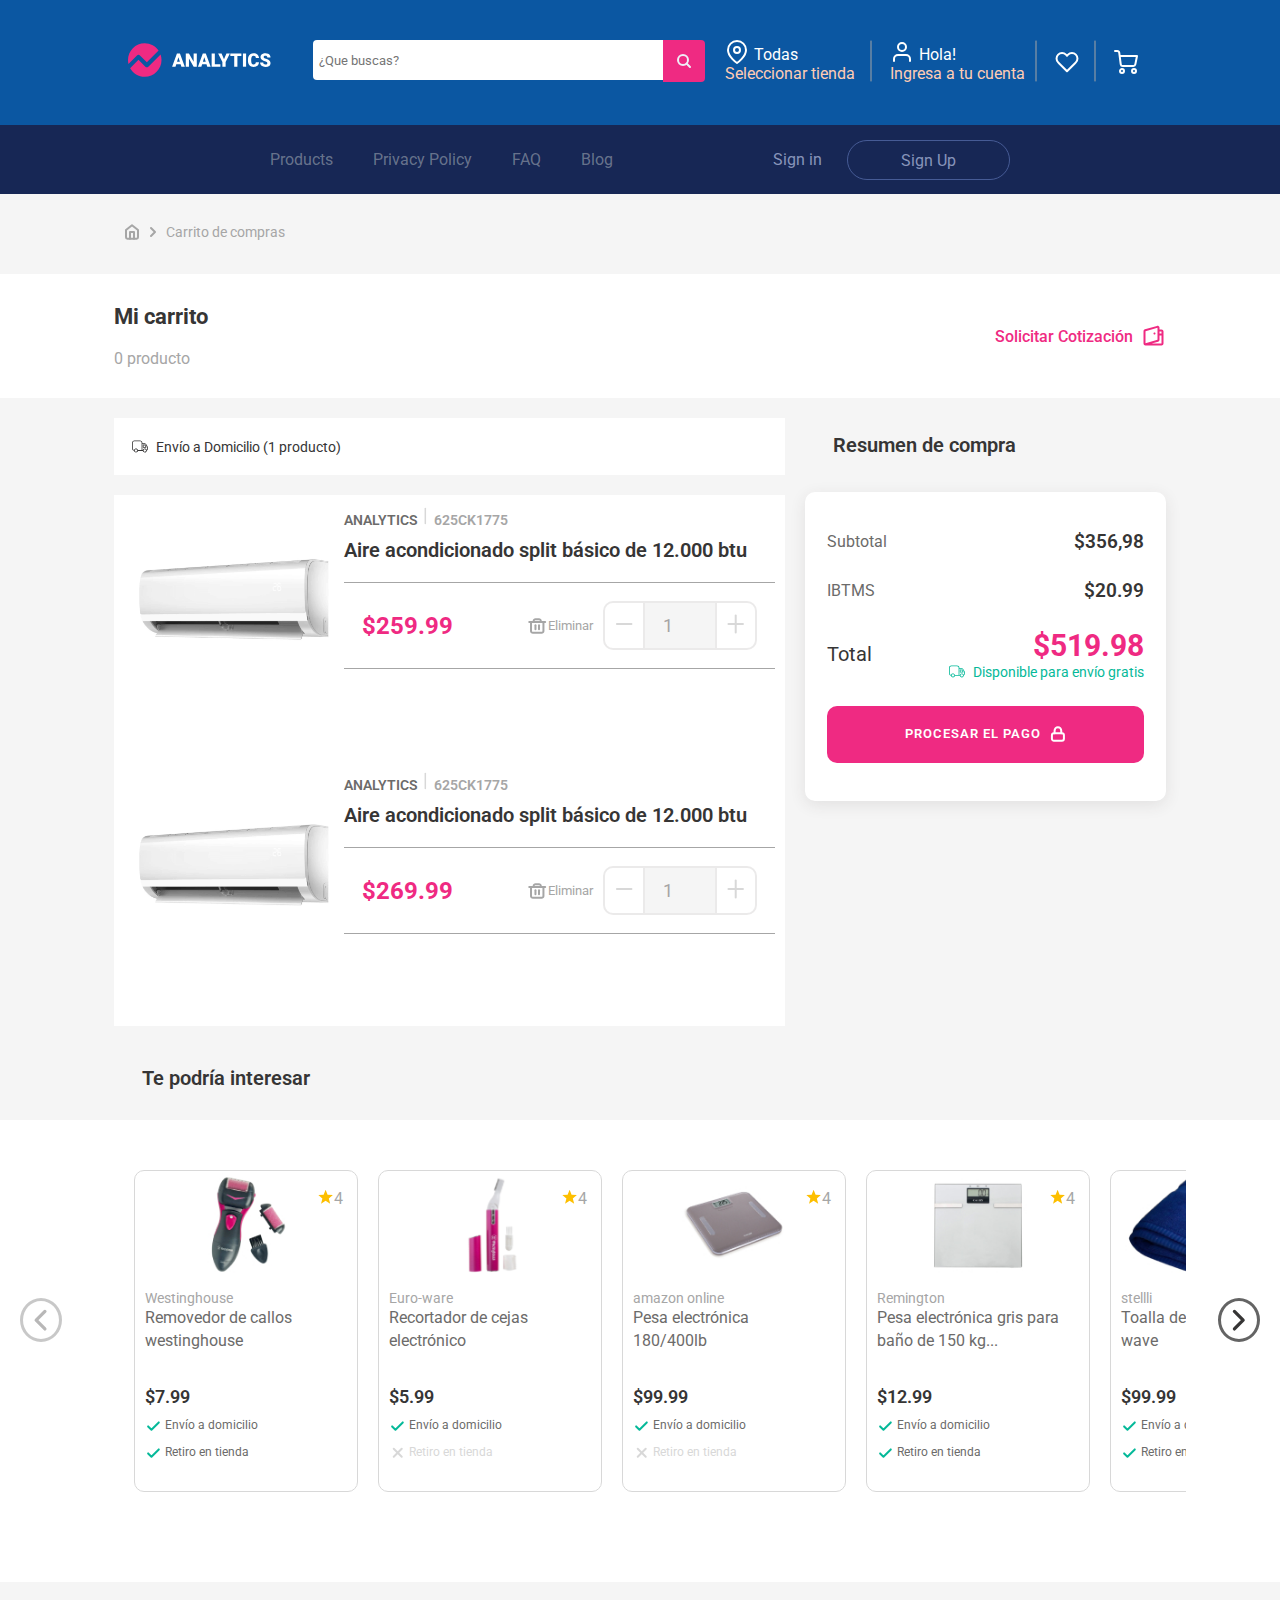
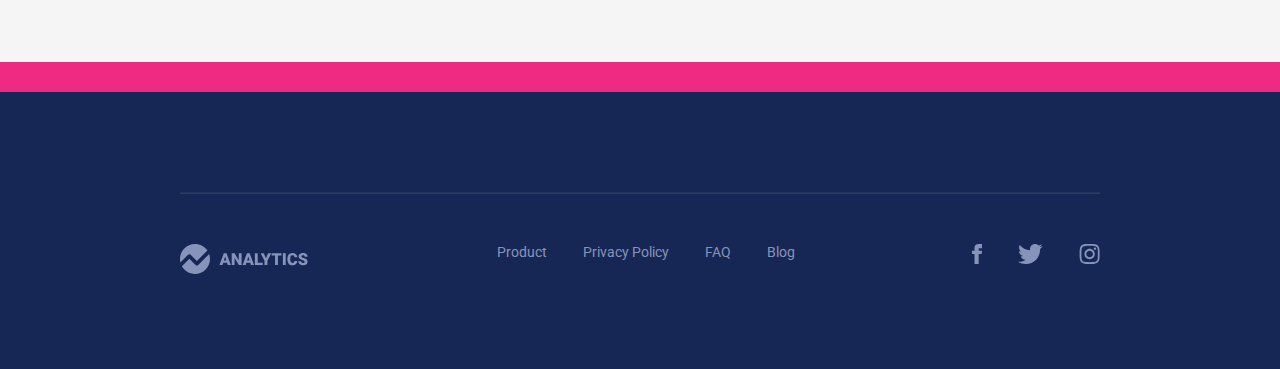
==== cart.html @ bcbc2b40 "create new features to cart" ====
<!DOCTYPE html>
<html lang="es">

<head>
  <meta charset="UTF-8">
  <meta name="viewport" content="width=device-width, initial-scale=1.0">
  <link rel="stylesheet" href="./stylesheets/main.css">
  <link rel="stylesheet" href="./stylesheets/cart.css">
  <link rel="stylesheet" href="https://cdn.jsdelivr.net/npm/swiper@11/swiper-bundle.min.css" />
  <title>Mi carrito</title>
</head>

<body>
  <header class="header">
    <div class="container">
      <div class="header__container">
        <div class="header__title">
          <a href="index.html"><svg xmlns="http://www.w3.org/2000/svg" href="index.html" width="185" height="40"
              viewBox="0 0 185 40" fill="none" class="icon-title">
              <path
                d="M36.5083 8.70613C32.9048 3.44887 26.8551 0 20 0C8.9543 0 0 8.9543 0 20C0 21.607 0.189533 23.1697 0.547447 24.667L10.7322 14.4822C11.7085 13.5059 13.2915 13.5059 14.2678 14.4822L22.5 22.7145L36.5083 8.70613Z"
                fill="#EF2A82" />
              <path
                d="M38.8854 13.4001L24.2678 28.0178C23.2915 28.9941 21.7085 28.9941 20.7322 28.0178L12.5 19.7855L2.53418 29.7514C5.9555 35.8662 12.495 40 20 40C31.0457 40 40 31.0457 40 20C40 17.6874 39.6075 15.4664 38.8854 13.4001Z"
                fill="#EF2A82" />
              <path
                d="M62.8084 25.056H57.6022L56.6931 28H52.6342L58.414 12.2408H61.9858L67.8089 28H63.7284L62.8084 25.056ZM58.5114 22.1228H61.8992L60.1999 16.6569L58.5114 22.1228Z"
                fill="white" />
              <path d="M82.1284 28H78.351L72.7661 18.1938V28H68.967V12.2408H72.7661L78.3402 22.047V12.2408H82.1284V28Z"
                fill="white" />
              <path
                d="M93.6772 25.056H88.4711L87.5619 28H83.503L89.2828 12.2408H92.8546L98.6777 28H94.5972L93.6772 25.056ZM89.3802 22.1228H92.768L91.0687 16.6569L89.3802 22.1228Z"
                fill="white" />
              <path d="M103.635 25.0776H110.248V28H99.8358V12.2408H103.635V25.0776Z" fill="white" />
              <path
                d="M114.588 19.0813L117.489 12.2408H121.591L116.515 22.3392V28H112.662V22.3392L107.596 12.2408H111.677L114.588 19.0813Z"
                fill="white" />
              <path d="M135.305 15.174H130.575V28H126.776V15.174H122.132V12.2408H135.305V15.174Z" fill="white" />
              <path d="M140.965 28H137.177V12.2408H140.965V28Z" fill="white" />
              <path
                d="M156.356 22.6639C156.306 23.7607 156.01 24.7312 155.469 25.5755C154.928 26.4125 154.166 27.0619 153.185 27.5237C152.211 27.9855 151.096 28.2164 149.841 28.2164C147.77 28.2164 146.139 27.5418 144.948 26.1924C143.758 24.8431 143.163 22.9381 143.163 20.4776V19.6983C143.163 18.1541 143.43 16.8048 143.963 15.6503C144.505 14.4885 145.28 13.5938 146.291 12.966C147.301 12.331 148.47 12.0135 149.797 12.0135C151.71 12.0135 153.246 12.5186 154.408 13.5288C155.57 14.5318 156.23 15.9173 156.389 17.6851H152.601C152.572 16.7254 152.33 16.0363 151.876 15.6178C151.421 15.1993 150.728 14.99 149.797 14.99C148.852 14.99 148.159 15.3436 147.719 16.0507C147.279 16.7579 147.048 17.8871 147.027 19.4385V20.5533C147.027 22.2346 147.236 23.436 147.654 24.1576C148.08 24.8792 148.809 25.24 149.841 25.24C150.714 25.24 151.381 25.0343 151.843 24.623C152.305 24.2117 152.55 23.5587 152.579 22.6639H156.356Z"
                fill="white" />
              <path
                d="M166.282 23.8112C166.282 23.2556 166.083 22.8227 165.686 22.5124C165.297 22.2021 164.608 21.881 163.619 21.5491C162.631 21.2172 161.822 20.8961 161.195 20.5858C159.153 19.5828 158.132 18.2046 158.132 16.4512C158.132 15.5781 158.384 14.8096 158.889 14.1458C159.401 13.4747 160.123 12.9552 161.054 12.5872C161.985 12.212 163.031 12.0244 164.193 12.0244C165.326 12.0244 166.339 12.2264 167.234 12.6305C168.136 13.0346 168.836 13.6118 169.334 14.3623C169.832 15.1055 170.081 15.9569 170.081 16.9166H166.292C166.292 16.2744 166.094 15.7765 165.697 15.423C165.308 15.0694 164.777 14.8926 164.106 14.8926C163.428 14.8926 162.89 15.0441 162.493 15.3472C162.104 15.6431 161.909 16.0219 161.909 16.4837C161.909 16.8878 162.125 17.2558 162.558 17.5877C162.991 17.9124 163.753 18.2515 164.842 18.6051C165.932 18.9515 166.826 19.3267 167.526 19.7308C169.229 20.7121 170.081 22.065 170.081 23.7896C170.081 25.1678 169.561 26.2502 168.522 27.0367C167.483 27.8232 166.058 28.2164 164.247 28.2164C162.97 28.2164 161.812 27.9891 160.772 27.5345C159.741 27.0727 158.961 26.445 158.435 25.6512C157.915 24.8503 157.655 23.9303 157.655 22.8912H161.465C161.465 23.7355 161.682 24.3596 162.115 24.7637C162.555 25.1606 163.266 25.359 164.247 25.359C164.875 25.359 165.369 25.2255 165.73 24.9585C166.098 24.6843 166.282 24.3019 166.282 23.8112Z"
                fill="white" />
            </svg>
          </a>
        </div>
        <form action="" method="post">
          <div class="header__seeker-container">
            <div class="header__input-container">
              <input type="text" class="header__input" placeholder="  ¿Que buscas?">
            </div>
            <button type="submit" class="header__seeker-button-container">
              <svg width="16" height="16" viewBox="0 0 16 16" class="card__star-icon" fill="none"
                xmlns="http://www.w3.org/2000/svg">
                <g id="feather-icon / search">
                  <path id="Oval" fill-rule="evenodd" clip-rule="evenodd"
                    d="M7 12C9.76142 12 12 9.76142 12 7C12 4.23858 9.76142 2 7 2C4.23858 2 2 4.23858 2 7C2 9.76142 4.23858 12 7 12Z"
                    stroke="#EEEEF7" stroke-width="2" stroke-linecap="round" stroke-linejoin="round" />
                  <path id="Shape" d="M14.0001 14L10.5334 10.5333" stroke="#EEEEF7" stroke-width="2"
                    stroke-linecap="round" stroke-linejoin="round" />
                </g>
              </svg>
            </button>
          </div>
        </form>
        <div class="header__link-text">
          <svg xmlns="http://www.w3.org/2000/svg" class="icon-link" width="24" height="24" viewBox="0 0 24 24"
            fill="none">
            <path fill-rule="evenodd" clip-rule="evenodd"
              d="M21 10C21 17 12 23 12 23C12 23 3 17 3 10C3 5.02944 7.02944 1 12 1C16.9706 1 21 5.02944 21 10V10Z"
              stroke="white" stroke-width="2" stroke-linecap="round" stroke-linejoin="round" />
            <path fill-rule="evenodd" clip-rule="evenodd"
              d="M12 13C13.6569 13 15 11.6569 15 10C15 8.34315 13.6569 7 12 7C10.3431 7 9 8.34315 9 10C9 11.6569 10.3431 13 12 13Z"
              stroke="white" stroke-width="2" stroke-linecap="round" stroke-linejoin="round" />
          </svg>
          <a href="index.html" class="link-text__short">Todas</a>
          <a href="index.html" class="link-text__long">Seleccionar tienda</a>
        </div>
        <div class="link-separator">
          <svg xmlns="http://www.w3.org/2000/svg" width="2" height="42" viewBox="0 0 2 42" fill="none">
            <path d="M1 1V41" stroke="#A6A6A6" stroke-linecap="round" />
          </svg>
        </div>
        <div class="header__link-text">
          <svg xmlns="http://www.w3.org/2000/svg" class="icon-link" width="24" height="24" viewBox="0 0 24 24"
            fill="none">
            <path d="M20 21V19C20 16.7909 18.2091 15 16 15H8C5.79086 15 4 16.7909 4 19V21" stroke="white"
              stroke-width="2" stroke-linecap="round" stroke-linejoin="round" />
            <path fill-rule="evenodd" clip-rule="evenodd"
              d="M12 11C14.2091 11 16 9.20914 16 7C16 4.79086 14.2091 3 12 3C9.79086 3 8 4.79086 8 7C8 9.20914 9.79086 11 12 11Z"
              stroke="white" stroke-width="2" stroke-linecap="round" stroke-linejoin="round" />
          </svg>
          <a href="index.html" class="link-text__short">Hola!</a>
          <a href="index.html" class="link-text__long">Ingresa a tu cuenta</a>
        </div>
        <div class="link-separator">
          <svg xmlns="http://www.w3.org/2000/svg" width="2" height="42" viewBox="0 0 2 42" fill="none">
            <path d="M1 1V41" stroke="#A6A6A6" stroke-linecap="round" />
          </svg>
        </div>
        <div class="header__link-icon">
          <svg xmlns="http://www.w3.org/2000/svg" class="icon-link" width="24" height="24" viewBox="0 0 24 24"
            fill="none">
            <path fill-rule="evenodd" clip-rule="evenodd"
              d="M20.84 4.60999C19.8085 3.57799 18.4091 2.99817 16.95 2.99817C15.4909 2.99817 14.0915 3.57799 13.06 4.60999L12 5.66999L10.94 4.60999C8.79161 2.46161 5.30838 2.46161 3.16 4.60999C1.01161 6.75838 1.01161 10.2416 3.16 12.39L4.22 13.45L12 21.23L19.78 13.45L20.84 12.39C21.872 11.3585 22.4518 9.95913 22.4518 8.49999C22.4518 7.04086 21.872 5.64152 20.84 4.60999Z"
              stroke="white" stroke-width="2" stroke-linecap="round" stroke-linejoin="round" />
          </svg>
        </div>
        <div class="link-separator">
          <svg xmlns="http://www.w3.org/2000/svg" width="2" height="42" viewBox="0 0 2 42" fill="none">
            <path d="M1 1V41" stroke="#A6A6A6" stroke-linecap="round" />
          </svg>
        </div>
        <div class="header__link-icon">
          <a href="./cart.html">
            <svg xmlns="http://www.w3.org/2000/svg" class="icon-link" width="24" height="24" viewBox="0 0 24 24"
              fill="none">
              <path fill-rule="evenodd" clip-rule="evenodd"
                d="M8 23C9.10457 23 10 22.1046 10 21C10 19.8954 9.10457 19 8 19C6.89543 19 6 19.8954 6 21C6 22.1046 6.89543 23 8 23Z"
                stroke="white" stroke-width="2" stroke-linecap="round" stroke-linejoin="round" />
              <path fill-rule="evenodd" clip-rule="evenodd"
                d="M20 23C21.1046 23 22 22.1046 22 21C22 19.8954 21.1046 19 20 19C18.8954 19 18 19.8954 18 21C18 22.1046 18.8954 23 20 23Z"
                stroke="white" stroke-width="2" stroke-linecap="round" stroke-linejoin="round" />
              <path
                d="M5.67 6H23L21.32 14.39C21.1313 15.3402 20.2886 16.0186 19.32 16H8.75C7.73948 16.0086 6.88134 15.262 6.75 14.26L5.23 2.74C5.09962 1.7456 4.25291 1.00152 3.25 1H1"
                stroke="white" stroke-width="2" stroke-linecap="round" stroke-linejoin="round" />
            </svg>
          </a>
        </div>
      </div>
    </div>
  </header>

  <input type="checkbox" id="menu-toggle" class="menu-toggle">

  <nav class="navbar">
    <label for="menu-toggle" class="navbar__menu-label">Ver Menú</label>
    <ul class="navbar__links">
      <li><a href="index.html">Products</a></li>
      <li><a href="index.html">Privacy Policy</a></li>
      <li><a href="index.html">FAQ</a></li>
      <li><a href="index.html">Blog</a></li>
    </ul>
    <div class="navbar__container-session">
      <a href="index.html" class="navbar__session-links">Sign in</a>
      <a href="index.html" class="navbar__session-links link-button">Sign Up</a>
    </div>
  </nav>

  <section class="cart">
    <div class="container">
      <div class="cart__breadcrumbs">
        <a href="./index.html"><svg xmlns="http://www.w3.org/2000/svg" width="16" height="16" viewBox="0 0 16 16"
            fill="none">
            <path fill-rule="evenodd" clip-rule="evenodd"
              d="M2 6.00001L8 1.33334L14 6.00001V13.3333C14 14.0697 13.403 14.6667 12.6667 14.6667H3.33333C2.59695 14.6667 2 14.0697 2 13.3333V6.00001Z"
              stroke="#A6A6A6" stroke-width="2" stroke-linecap="round" stroke-linejoin="round" />
            <path d="M6 14.6667V8H10V14.6667" stroke="#A6A6A6" stroke-width="2" stroke-linecap="round"
              stroke-linejoin="round" />
          </svg>
        </a>
        <svg xmlns="http://www.w3.org/2000/svg" width="16" height="16" viewBox="0 0 16 16" fill="none">
          <path d="M6 12L10 8L6 4" stroke="#A6A6A6" stroke-width="2" stroke-linecap="round" stroke-linejoin="round" />
        </svg>
        <p class="cart__breadcrumbs-text">Carrito de compras</p>
      </div>
    </div>
    <div class="cart__my-cart">
      <div class="container">
        <div class="cart__my-cart-container">
          <h2 class="cart__my-cart-title">Mi carrito</h2>
          <p class="cart__my-cart-number-products"><span class="js-number-product">0</span> producto</p>
        </div>
        <a href="" class="cart__my-cart-link-price">Solicitar Cotización <svg xmlns="http://www.w3.org/2000/svg" width="25"
            height="25" viewBox="0 0 25 25" fill="none">
            <path fill-rule="evenodd" clip-rule="evenodd"
              d="M15.9506 1.90269C17.0126 1.59924 18.1196 2.21423 18.423 3.2763C18.4741 3.45498 18.5 3.63991 18.5 3.82574V5.50001H20.5C21.6046 5.50001 22.5 6.39544 22.5 7.50001V19.5C22.5 20.6046 21.6046 21.5 20.5 21.5H4.5C3.39543 21.5 2.5 20.6046 2.5 19.5H2.5267C2.50895 19.3925 2.5 19.2835 2.5 19.1743V7.25431C2.5 6.36135 3.09195 5.57658 3.95056 5.33126L15.9506 1.90269ZM10.6401 19.5H20.5V11.5H18.5V15.7457C18.5 16.6387 17.908 17.4234 17.0494 17.6688L10.6401 19.5ZM20.5 7.50001V9.50001H18.5V7.50001H20.5ZM4.5 7.25429V19.1743L16.5 15.7457V3.82571L4.5 7.25429ZM14.5 9.50001C14.5 10.0523 14.0523 10.5 13.5 10.5C12.9477 10.5 12.5 10.0523 12.5 9.50001C12.5 8.94773 12.9477 8.50001 13.5 8.50001C14.0523 8.50001 14.5 8.94773 14.5 9.50001Z"
              fill="#EF2A82" />
          </svg>
        </a>
      </div>
    </div>
    <div class="cart__information-purchase">
      <div class="container">
        <div class="cart__information-purchase-container">
          <div class="cart__information-purchase-detail js-purchase-detail">
            <p class="cart__information-purchase-detail-delivery-text"><svg xmlns="http://www.w3.org/2000/svg"
                width="16" height="17" viewBox="0 0 16 17" fill="none">
                <g clip-path="url(#clip0_2923_1841)">
                  <path
                    d="M13.5863 7.32281C13.4476 7.07346 13.2448 6.86571 12.9989 6.72104C12.753 6.57638 12.4729 6.50007 12.1875 6.5H11.4C11.241 6.50017 11.0885 6.56343 10.976 6.67592C10.8635 6.7884 10.8002 6.94092 10.8 7.1V9.1C10.8002 9.25908 10.8635 9.4116 10.976 9.52408C11.0885 9.63657 11.241 9.69983 11.4 9.7H13.8872C13.9917 9.69997 14.0943 9.67266 14.185 9.6208C14.2757 9.56893 14.3512 9.49429 14.4042 9.40426C14.4571 9.31423 14.4857 9.21194 14.487 9.10749C14.4883 9.00305 14.4623 8.90007 14.4116 8.80875L13.5863 7.32281ZM11.6 8.9V7.3H12.1875C12.3302 7.3001 12.4703 7.3383 12.5932 7.41065C12.7162 7.48301 12.8176 7.58689 12.8869 7.71156L13.5472 8.89906L11.6 8.9Z"
                    fill="#363535" />
                  <path
                    d="M15.6978 8.6525L14.5212 6.53438C14.3133 6.16034 14.0092 5.84867 13.6404 5.63165C13.2715 5.41462 12.8514 5.30012 12.4234 5.3H10.4V4.9C10.3993 4.26368 10.1463 3.65362 9.69633 3.20367C9.24638 2.75373 8.63632 2.50066 8 2.5H2.4C1.76368 2.50066 1.15362 2.75373 0.703675 3.20367C0.253731 3.65362 0.000661796 4.26368 0 4.9L0 10.5C0.000753111 11.0731 0.206255 11.6271 0.579448 12.0621C0.952642 12.497 1.46897 12.7843 2.03531 12.8722C2.12169 13.3274 2.36342 13.7384 2.71921 14.0352C3.075 14.3319 3.52278 14.496 3.98607 14.4992C4.44936 14.5025 4.89941 14.3449 5.25937 14.0532C5.61933 13.7615 5.86686 13.3539 5.95969 12.9H10.8403C10.9383 13.3788 11.2082 13.8051 11.599 14.0985C11.9898 14.3919 12.4746 14.532 12.9617 14.4924C13.4488 14.4529 13.9045 14.2363 14.2428 13.8837C14.5812 13.5311 14.7787 13.0668 14.7981 12.5784C15.1633 12.368 15.4666 12.0651 15.6776 11.7003C15.8886 11.3354 15.9998 10.9215 16 10.5V9.81812C15.9997 9.41025 15.8957 9.00915 15.6978 8.6525ZM4 13.7C3.76266 13.7 3.53065 13.6296 3.33332 13.4978C3.13598 13.3659 2.98217 13.1785 2.89134 12.9592C2.80052 12.7399 2.77676 12.4987 2.82306 12.2659C2.86936 12.0331 2.98365 11.8193 3.15147 11.6515C3.31929 11.4836 3.53311 11.3694 3.76589 11.3231C3.99867 11.2768 4.23995 11.3005 4.45922 11.3913C4.67849 11.4822 4.86591 11.636 4.99776 11.8333C5.12962 12.0307 5.2 12.2627 5.2 12.5C5.19967 12.8182 5.07313 13.1232 4.84816 13.3482C4.62319 13.5731 4.31816 13.6997 4 13.7ZM9.6 12.1H5.95969C5.86813 11.6518 5.62567 11.2485 5.27274 10.9574C4.91981 10.6663 4.47775 10.505 4.02028 10.5004C3.56281 10.4957 3.11759 10.6481 2.75888 10.9321C2.40016 11.216 2.14962 11.6143 2.04906 12.0606C1.69483 11.9805 1.37831 11.7825 1.15138 11.4989C0.92444 11.2154 0.800547 10.8632 0.8 10.5V4.9C0.800496 4.47581 0.969226 4.06913 1.26918 3.76918C1.56913 3.46923 1.97581 3.3005 2.4 3.3H8C8.42419 3.3005 8.83087 3.46923 9.13082 3.76918C9.43077 4.06913 9.5995 4.47581 9.6 4.9V12.1ZM12.8 13.7C12.5627 13.7 12.3307 13.6296 12.1333 13.4978C11.936 13.3659 11.7822 13.1785 11.6913 12.9592C11.6005 12.7399 11.5768 12.4987 11.6231 12.2659C11.6694 12.0331 11.7836 11.8193 11.9515 11.6515C12.1193 11.4836 12.3331 11.3694 12.5659 11.3231C12.7987 11.2768 13.0399 11.3005 13.2592 11.3913C13.4785 11.4822 13.6659 11.636 13.7978 11.8333C13.9296 12.0307 14 12.2627 14 12.5C13.9997 12.8182 13.8731 13.1232 13.6482 13.3482C13.4232 13.5731 13.1182 13.6997 12.8 13.7ZM15.2 10.5C15.2 10.731 15.1499 10.9593 15.0531 11.1691C14.9563 11.3788 14.8152 11.5651 14.6394 11.715C14.472 11.3228 14.1837 10.9944 13.8165 10.7777C13.4493 10.561 13.0225 10.4673 12.5982 10.5102C12.174 10.5532 11.7747 10.7307 11.4584 11.0167C11.1422 11.3027 10.9256 11.6822 10.8403 12.1H10.4V6.1H12.4231C12.7085 6.1001 12.9886 6.17646 13.2345 6.32118C13.4805 6.4659 13.6832 6.67372 13.8219 6.92312L14.9984 9.04125C15.1304 9.27906 15.1997 9.54648 15.2 9.81844V10.5Z"
                    fill="#363535" />
                </g>
                <defs>
                  <clipPath id="clip0_2923_1841">
                    <rect width="16" height="16" fill="white" transform="translate(0 0.5)" />
                  </clipPath>
                </defs>
              </svg> Envío a Domicilio (1 producto)
            </p>
            <div class="cart__information-purchase-detail-product js-product-details" data-product-id="2" data-product-price="259.99">
              <div class="cart__information-purchase-detail-product-img">
                <img src="./img/image 22 (1).jpg" alt="" width="220px">
              </div>
              <div class="cart__information-purchase-detail-product-container">
                <p class="cart__information-purchase-detail-product-web">ANALYTICS <svg
                    xmlns="http://www.w3.org/2000/svg" width="10" height="18" viewBox="0 0 2 12" fill="none">
                    <path d="M0.537109 1L0.53711 11" stroke="#D8D8D8" stroke-linecap="round" />
                  </svg>
                  <samp class="cart__information-purchase-detail-product-reference">625CK1775</samp>
                </p>
                <p class="cart__information-purchase-detail-product-name">Aire acondicionado split básico de 12.000 btu
                </p>
                <div class="cart__information-purchase-buys-product">
                  <p class="cart__information-purchase-buys-product-price">$259.99</p>
                  <div class="cart__information-purchase-buys-product-amount">
                    <button class="cart__information-purchase-buys-product-amount-delete "><svg
                        xmlns="http://www.w3.org/2000/svg" width="22" height="16" viewBox="0 0 22 16" fill="none">
                        <path d="M3.24402 4H5.01868H19.2159" stroke="#A6A6A6" stroke-width="2" stroke-linecap="round"
                          stroke-linejoin="round" />
                        <path
                          d="M18.4413 3.99999C18.4413 3.44771 17.9936 2.99999 17.4413 2.99999C16.889 2.99999 16.4413 3.44771 16.4413 3.99999H18.4413ZM6.01868 3.99999C6.01868 3.44771 5.57096 2.99999 5.01868 2.99999C4.46639 2.99999 4.01868 3.44771 4.01868 3.99999H6.01868ZM6.68066 3.99999C6.68066 4.55228 7.12838 4.99999 7.68066 4.99999C8.23295 4.99999 8.68066 4.55228 8.68066 3.99999H6.68066ZM13.7793 3.99999C13.7793 4.55228 14.227 4.99999 14.7793 4.99999C15.3316 4.99999 15.7793 4.55228 15.7793 3.99999H13.7793ZM16.4413 3.99999V13.3333H18.4413V3.99999H16.4413ZM16.4413 13.3333C16.4413 13.3347 16.4412 13.3363 16.4404 13.3393C16.4395 13.3425 16.437 13.35 16.4304 13.3618C16.4168 13.386 16.3851 13.4284 16.3208 13.4766C16.1888 13.5758 15.9608 13.6667 15.6666 13.6667V15.6667C16.3525 15.6667 17.0119 15.459 17.5222 15.0756C18.0328 14.692 18.4413 14.0861 18.4413 13.3333H16.4413ZM15.6666 13.6667H6.79334V15.6667H15.6666V13.6667ZM6.79334 13.6667C6.49914 13.6667 6.27115 13.5758 6.13914 13.4766C6.07487 13.4284 6.04317 13.386 6.02954 13.3618C6.02293 13.35 6.02047 13.3425 6.01959 13.3393C6.01877 13.3363 6.01868 13.3347 6.01868 13.3333H4.01868C4.01868 14.0861 4.42713 14.692 4.93779 15.0756C5.44808 15.459 6.10742 15.6667 6.79334 15.6667V13.6667ZM6.01868 13.3333V3.99999H4.01868V13.3333H6.01868ZM8.68066 3.99999V2.66666H6.68066V3.99999H8.68066ZM8.68066 2.66666C8.68066 2.66526 8.68076 2.66371 8.68157 2.66074C8.68246 2.65749 8.68492 2.64997 8.69153 2.63824C8.70516 2.61402 8.73686 2.57163 8.80112 2.52335C8.93313 2.42417 9.16112 2.33333 9.45532 2.33333V0.333328C8.76941 0.333328 8.11007 0.540968 7.59978 0.924359C7.08912 1.30803 6.68066 1.9139 6.68066 2.66666H8.68066ZM9.45532 2.33333H13.0046V0.333328H9.45532V2.33333ZM13.0046 2.33333C13.2988 2.33333 13.5268 2.42417 13.6588 2.52335C13.7231 2.57163 13.7548 2.61402 13.7684 2.63824C13.775 2.64997 13.7775 2.65749 13.7784 2.66074C13.7792 2.66371 13.7793 2.66526 13.7793 2.66666H15.7793C15.7793 1.9139 15.3708 1.30803 14.8602 0.924359C14.3499 0.540968 13.6906 0.333328 13.0046 0.333328V2.33333ZM13.7793 2.66666V3.99999H15.7793V2.66666H13.7793Z"
                          fill="#A6A6A6" />
                        <path d="M9.45532 7.33333V11.3333" stroke="#A6A6A6" stroke-width="2" stroke-linecap="round"
                          stroke-linejoin="round" />
                        <path d="M13.0046 7.33333V11.3333" stroke="#A6A6A6" stroke-width="2" stroke-linecap="round"
                          stroke-linejoin="round" />
                      </svg> Eliminar
                    </button>
                    <div class="product__add-card-counter">
                      <button type="button"
                        class="product__add-card-counter-button product__add-card-counter-button--less-add js-substract-unit-to-product" data-action="substract-to-cart">
                        <svg xmlns="http://www.w3.org/2000/svg" width="26" height="30" viewBox="0 0 26 30" fill="none">
                          <path d="M5.9574 15H20.4539" stroke="#D8D8D8" stroke-width="2" stroke-linecap="round"
                            stroke-linejoin="round" />
                        </svg>
                      </button>
                      <input class="product__add-card-number js-product-add-card-number" type="number" name="quantity"
                        value="1"></input>
                      <button type="button"
                        class="product__add-card-counter-button product__add-card-counter-button--more-add js-add-unit-to-product" data-action="add-to-cart">
                        <svg xmlns="http://www.w3.org/2000/svg" width="26" height="30" viewBox="0 0 26 30" fill="none">
                          <path d="M12.7163 6.6V23.4" stroke="#D8D8D8" stroke-width="2" stroke-linecap="round"
                            stroke-linejoin="round" />
                          <path d="M5.46802 15H19.9645" stroke="#D8D8D8" stroke-width="2" stroke-linecap="round"
                            stroke-linejoin="round" />
                        </svg>
                      </button>
                    </div>
                  </div>
                </div>
              </div>
            </div>
            <div class="cart__information-purchase-detail-product js-product-details"  data-product-id="1" data-product-price="259.99">
              <div class="cart__information-purchase-detail-product-img">
                <img src="./img/image 22 (1).jpg" alt="" width="220px">
              </div>
              <div class="cart__information-purchase-detail-product-container">
                <p class="cart__information-purchase-detail-product-web">ANALYTICS <svg
                    xmlns="http://www.w3.org/2000/svg" width="10" height="18" viewBox="0 0 2 12" fill="none">
                    <path d="M0.537109 1L0.53711 11" stroke="#D8D8D8" stroke-linecap="round" />
                  </svg>
                  <samp class="cart__information-purchase-detail-product-reference">625CK1775</samp>
                </p>
                <p class="cart__information-purchase-detail-product-name">Aire acondicionado split básico de 12.000 btu
                </p>
                <div class="cart__information-purchase-buys-product">
                  <p class="cart__information-purchase-buys-product-price">$269.99</p>

                  <div class="cart__information-purchase-buys-product-amount">
                    <button class="cart__information-purchase-buys-product-amount-delete"><svg
                        xmlns="http://www.w3.org/2000/svg" width="22" height="16" viewBox="0 0 22 16" fill="none">
                        <path d="M3.24402 4H5.01868H19.2159" stroke="#A6A6A6" stroke-width="2" stroke-linecap="round"
                          stroke-linejoin="round" />
                        <path
                          d="M18.4413 3.99999C18.4413 3.44771 17.9936 2.99999 17.4413 2.99999C16.889 2.99999 16.4413 3.44771 16.4413 3.99999H18.4413ZM6.01868 3.99999C6.01868 3.44771 5.57096 2.99999 5.01868 2.99999C4.46639 2.99999 4.01868 3.44771 4.01868 3.99999H6.01868ZM6.68066 3.99999C6.68066 4.55228 7.12838 4.99999 7.68066 4.99999C8.23295 4.99999 8.68066 4.55228 8.68066 3.99999H6.68066ZM13.7793 3.99999C13.7793 4.55228 14.227 4.99999 14.7793 4.99999C15.3316 4.99999 15.7793 4.55228 15.7793 3.99999H13.7793ZM16.4413 3.99999V13.3333H18.4413V3.99999H16.4413ZM16.4413 13.3333C16.4413 13.3347 16.4412 13.3363 16.4404 13.3393C16.4395 13.3425 16.437 13.35 16.4304 13.3618C16.4168 13.386 16.3851 13.4284 16.3208 13.4766C16.1888 13.5758 15.9608 13.6667 15.6666 13.6667V15.6667C16.3525 15.6667 17.0119 15.459 17.5222 15.0756C18.0328 14.692 18.4413 14.0861 18.4413 13.3333H16.4413ZM15.6666 13.6667H6.79334V15.6667H15.6666V13.6667ZM6.79334 13.6667C6.49914 13.6667 6.27115 13.5758 6.13914 13.4766C6.07487 13.4284 6.04317 13.386 6.02954 13.3618C6.02293 13.35 6.02047 13.3425 6.01959 13.3393C6.01877 13.3363 6.01868 13.3347 6.01868 13.3333H4.01868C4.01868 14.0861 4.42713 14.692 4.93779 15.0756C5.44808 15.459 6.10742 15.6667 6.79334 15.6667V13.6667ZM6.01868 13.3333V3.99999H4.01868V13.3333H6.01868ZM8.68066 3.99999V2.66666H6.68066V3.99999H8.68066ZM8.68066 2.66666C8.68066 2.66526 8.68076 2.66371 8.68157 2.66074C8.68246 2.65749 8.68492 2.64997 8.69153 2.63824C8.70516 2.61402 8.73686 2.57163 8.80112 2.52335C8.93313 2.42417 9.16112 2.33333 9.45532 2.33333V0.333328C8.76941 0.333328 8.11007 0.540968 7.59978 0.924359C7.08912 1.30803 6.68066 1.9139 6.68066 2.66666H8.68066ZM9.45532 2.33333H13.0046V0.333328H9.45532V2.33333ZM13.0046 2.33333C13.2988 2.33333 13.5268 2.42417 13.6588 2.52335C13.7231 2.57163 13.7548 2.61402 13.7684 2.63824C13.775 2.64997 13.7775 2.65749 13.7784 2.66074C13.7792 2.66371 13.7793 2.66526 13.7793 2.66666H15.7793C15.7793 1.9139 15.3708 1.30803 14.8602 0.924359C14.3499 0.540968 13.6906 0.333328 13.0046 0.333328V2.33333ZM13.7793 2.66666V3.99999H15.7793V2.66666H13.7793Z"
                          fill="#A6A6A6" />
                        <path d="M9.45532 7.33333V11.3333" stroke="#A6A6A6" stroke-width="2" stroke-linecap="round"
                          stroke-linejoin="round" />
                        <path d="M13.0046 7.33333V11.3333" stroke="#A6A6A6" stroke-width="2" stroke-linecap="round"
                          stroke-linejoin="round" />
                      </svg> Eliminar
                    </button>
                    <div class="product__add-card-counter">
                      <button type="button"
                        class="product__add-card-counter-button product__add-card-counter-button--less-add js-substract-unit-to-product" data-action="substract-to-cart">
                        <svg xmlns="http://www.w3.org/2000/svg" width="26" height="30" viewBox="0 0 26 30" fill="none">
                          <path d="M5.9574 15H20.4539" stroke="#D8D8D8" stroke-width="2" stroke-linecap="round"
                            stroke-linejoin="round" />
                        </svg>
                      </button>
                      <input class="product__add-card-number js-product-add-card-number" type="number" name="quantity"
                        value="1"></input>
                      <button type="button"
                        class="product__add-card-counter-button product__add-card-counter-button--more-add js-add-unit-to-product" data-action="add-to-cart">
                        <svg xmlns="http://www.w3.org/2000/svg" width="26" height="30" viewBox="0 0 26 30" fill="none">
                          <path d="M12.7163 6.6V23.4" stroke="#D8D8D8" stroke-width="2" stroke-linecap="round"
                            stroke-linejoin="round" />
                          <path d="M5.46802 15H19.9645" stroke="#D8D8D8" stroke-width="2" stroke-linecap="round"
                            stroke-linejoin="round" />
                        </svg>
                      </button>
                    </div>
                  </div>
                </div>
              </div>
            </div>
          </div>
          <div class="cart__information-purchase-summary">
            <p class="cart__information-purchase-summary-title">Resumen de compra</p>
            <div class="cart__information-purchase-summary-price">
              <div class="cart__information-purchase-summary-price-container">
                <p class="cart__information-purchase-summary-price-text">Subtotal</p>
                <p class="cart__information-purchase-summary-price-number">$356,98</p>
              </div>
              <div class="cart__information-purchase-summary-price-container">
                <p class="cart__information-purchase-summary-price-text">IBTMS</p>
                <p class="cart__information-purchase-summary-price-number">$20.99</p>
              </div>
              <div class="cart__information-purchase-summary-price-container">
                <p
                  class="cart__information-purchase-summary-price-text cart__information-purchase-summary-price-text--black">
                  Total</p>
                <div class="cart__information-purchase-summary-price-container-send-info">
                  <p
                    class="cart__information-purchase-summary-price-number cart__information-purchase-summary-price-number--violet js-summary-total-price">
                    $</p>
                  <p class="cart__information-purchase-summary-price-container-send-info-text"><svg
                      xmlns="http://www.w3.org/2000/svg" width="16" height="17" viewBox="0 0 16 17" fill="none">
                      <g clip-path="url(#clip0_2923_2129)">
                        <path
                          d="M13.5863 7.24115C13.4476 6.9918 13.2448 6.78404 12.9989 6.63938C12.753 6.49471 12.4729 6.4184 12.1875 6.41833H11.4C11.241 6.4185 11.0885 6.48177 10.976 6.59425C10.8635 6.70674 10.8002 6.85926 10.8 7.01833V9.01834C10.8002 9.17741 10.8635 9.32993 10.976 9.44242C11.0885 9.5549 11.241 9.61817 11.4 9.61833H13.8872C13.9917 9.6183 14.0943 9.591 14.185 9.53913C14.2757 9.48726 14.3512 9.41262 14.4042 9.32259C14.4571 9.23257 14.4857 9.13027 14.487 9.02583C14.4883 8.92138 14.4623 8.81841 14.4116 8.72709L13.5863 7.24115ZM11.6 8.81833V7.21834H12.1875C12.3302 7.21843 12.4703 7.25663 12.5932 7.32899C12.7162 7.40134 12.8176 7.50523 12.8869 7.6299L13.5472 8.8174L11.6 8.81833Z"
                          fill="#05B999" />
                        <path
                          d="M15.6978 8.57084L14.5212 6.45271C14.3133 6.07867 14.0092 5.76701 13.6404 5.54998C13.2715 5.33295 12.8514 5.21845 12.4234 5.21834H10.4V4.81834C10.3993 4.18202 10.1463 3.57195 9.69633 3.12201C9.24638 2.67207 8.63632 2.419 8 2.41833H2.4C1.76368 2.419 1.15362 2.67207 0.703675 3.12201C0.253731 3.57195 0.000661796 4.18202 0 4.81834L0 10.4183C0.000753111 10.9915 0.206255 11.5454 0.579448 11.9804C0.952642 12.4154 1.46897 12.7027 2.03531 12.7905C2.12169 13.2457 2.36342 13.6568 2.71921 13.9535C3.075 14.2503 3.52278 14.4143 3.98607 14.4176C4.44936 14.4209 4.89941 14.2632 5.25937 13.9715C5.61933 13.6798 5.86686 13.2722 5.95969 12.8183H10.8403C10.9383 13.2971 11.2082 13.7234 11.599 14.0168C11.9898 14.3102 12.4746 14.4504 12.9617 14.4108C13.4488 14.3712 13.9045 14.1547 14.2428 13.802C14.5812 13.4494 14.7787 12.9851 14.7981 12.4968C15.1633 12.2863 15.4666 11.9835 15.6776 11.6186C15.8886 11.2538 15.9998 10.8398 16 10.4183V9.73646C15.9997 9.32859 15.8957 8.92749 15.6978 8.57084ZM4 13.6183C3.76266 13.6183 3.53065 13.548 3.33332 13.4161C3.13598 13.2842 2.98217 13.0968 2.89134 12.8776C2.80052 12.6583 2.77676 12.417 2.82306 12.1842C2.86936 11.9514 2.98365 11.7376 3.15147 11.5698C3.31929 11.402 3.53311 11.2877 3.76589 11.2414C3.99867 11.1951 4.23995 11.2189 4.45922 11.3097C4.67849 11.4005 4.86591 11.5543 4.99776 11.7517C5.12962 11.949 5.2 12.181 5.2 12.4183C5.19967 12.7365 5.07313 13.0415 4.84816 13.2665C4.62319 13.4915 4.31816 13.618 4 13.6183ZM9.6 12.0183H5.95969C5.86813 11.5701 5.62567 11.1668 5.27274 10.8757C4.91981 10.5846 4.47775 10.4233 4.02028 10.4187C3.56281 10.4141 3.11759 10.5665 2.75888 10.8504C2.40016 11.1343 2.14962 11.5327 2.04906 11.979C1.69483 11.8989 1.37831 11.7008 1.15138 11.4173C0.92444 11.1337 0.800547 10.7815 0.8 10.4183V4.81834C0.800496 4.39414 0.969226 3.98746 1.26918 3.68751C1.56913 3.38756 1.97581 3.21883 2.4 3.21833H8C8.42419 3.21883 8.83087 3.38756 9.13082 3.68751C9.43077 3.98746 9.5995 4.39414 9.6 4.81834V12.0183ZM12.8 13.6183C12.5627 13.6183 12.3307 13.548 12.1333 13.4161C11.936 13.2842 11.7822 13.0968 11.6913 12.8776C11.6005 12.6583 11.5768 12.417 11.6231 12.1842C11.6694 11.9514 11.7836 11.7376 11.9515 11.5698C12.1193 11.402 12.3331 11.2877 12.5659 11.2414C12.7987 11.1951 13.0399 11.2189 13.2592 11.3097C13.4785 11.4005 13.6659 11.5543 13.7978 11.7517C13.9296 11.949 14 12.181 14 12.4183C13.9997 12.7365 13.8731 13.0415 13.6482 13.2665C13.4232 13.4915 13.1182 13.618 12.8 13.6183ZM15.2 10.4183C15.2 10.6494 15.1499 10.8776 15.0531 11.0874C14.9563 11.2972 14.8152 11.4834 14.6394 11.6333C14.472 11.2412 14.1837 10.9128 13.8165 10.696C13.4493 10.4793 13.0225 10.3856 12.5982 10.4286C12.174 10.4716 11.7747 10.649 11.4584 10.935C11.1422 11.221 10.9256 11.6006 10.8403 12.0183H10.4V6.01833H12.4231C12.7085 6.01843 12.9886 6.09479 13.2345 6.23951C13.4805 6.38423 13.6832 6.59205 13.8219 6.84146L14.9984 8.95959C15.1304 9.19739 15.1997 9.46482 15.2 9.73677V10.4183Z"
                          fill="#05B999" />
                      </g>
                      <defs>
                        <clipPath id="clip0_2923_2129">
                          <rect width="16" height="16" fill="white" transform="translate(0 0.418335)" />
                        </clipPath>
                      </defs>
                    </svg> Disponible para envío gratis
                  </p>
                </div>
              </div>
              <button class="cart__information-purchase-summary-price-btn-buy">PROCESAR EL PAGO <svg
                  xmlns="http://www.w3.org/2000/svg" width="17" height="17" viewBox="0 0 17 17" fill="none">
                  <path fill-rule="evenodd" clip-rule="evenodd"
                    d="M2.91589 9.34584C2.91589 8.24127 3.81132 7.34583 4.91589 7.34583H12.9159C14.0205 7.34583 14.9159 8.24127 14.9159 9.34583V12.6792C14.9159 13.7837 14.0205 14.6792 12.9159 14.6792H4.91589C3.81132 14.6792 2.91589 13.7837 2.91589 12.6792V9.34584Z"
                    stroke="white" stroke-width="2" stroke-linecap="round" stroke-linejoin="round" />
                  <path
                    d="M5.58252 7.34583V4.67917C5.58252 2.83822 7.0749 1.34583 8.91585 1.34583C10.7568 1.34583 12.2492 2.83822 12.2492 4.67917V7.34583"
                    stroke="white" stroke-width="2" stroke-linecap="round" stroke-linejoin="round" />
                </svg>
              </button>
            </div>
          </div>
        </div>
      </div>
      <div class="cart__products-additionals">
        <div class="container">
          <h3 class="cart__products-additionals-title">Te podría interesar</h3>
        </div>
        <div class="cart__products-additionals-cards">
          <div class="cart__products-additionals-cards-container">
            
            <div class="swiper-button">
              <svg width="22" class="swiper-button-prev js-swiper-button-prev" height="23" viewBox="0 0 22 23" fill="none" xmlns="http://www.w3.org/2000/svg">
                <g id="feather-icon / chevron-left">
                <path id="Shape" d="M13.3904 16.9471L8.05176 11.6085L13.3904 6.26984" stroke="#363535" stroke-width="2" stroke-linecap="round" stroke-linejoin="round"/>
                </g>
              </svg> 
            </div>
            
            <div class="swiper js-swiper container">
              <div class="swiper-wrapper">
                <div class="swiper-slide">
                  <div class="cart__card-product-img">
                    <img class="" src="./img/Rectangle 26.jpg" alt="">
                    <p><svg xmlns="http://www.w3.org/2000/svg" width="17" height="17" viewBox="0 0 17 17" fill="none">
                    <g clip-path="url(#clip0_2923_486)">
                      <path d="M15.8855 6.06431L10.6025 5.72344L8.60859 0.721619L6.61465 5.72344L1.34302 6.06431L5.38762 9.50677L4.05835 14.7216L8.60859 11.8415L13.1588 14.7216L11.8295 9.50677L15.8855 6.06431Z" fill="#FDBF00"/>
                    </g>
                    <defs>
                      <clipPath id="clip0_2923_486">
                        <rect width="16" height="16" fill="white" transform="translate(0.676392 0.0549469)"/>
                      </clipPath>
                    </defs>
                  </svg>4</p>
                  </div>
                  <div class="cart__card-product-content">
                    <p class="cart__card-product-brand">Westinghouse</p>
                    <div class="cart__card-product-name"><a href="" class="cart__card-product-name-link">Removedor de callos westinghouse</a></div>
                    <p class="cart__card-product-price">$7.99</p>
                    <p class="cart__card-product-shipment"><svg width="17" height="17" viewBox="0 0 17 17" fill="none"
                        xmlns="http://www.w3.org/2000/svg">
                        <g id="feather-icon / check">
                          <path id="Shape" d="M13.7912 5.42328L6.45784 12.7566L3.12451 9.42328" stroke="#05B999"
                            stroke-width="2" stroke-linecap="round" stroke-linejoin="round" />
                        </g>
                      </svg> Envío a domicilio</p>
                    <p class="cart__card-product-withdrawal"><svg width="17" height="17" viewBox="0 0 17 17" fill="none"
                        xmlns="http://www.w3.org/2000/svg">
                        <g id="feather-icon / check">
                          <path id="Shape" d="M13.7912 5.42328L6.45784 12.7566L3.12451 9.42328" stroke="#05B999"
                            stroke-width="2" stroke-linecap="round" stroke-linejoin="round" />
                        </g>
                      </svg> Retiro en tienda</p>
                  </div>
                </div>
                <div class="swiper-slide">
                  <div class="cart__card-product-img">
                    <img class="" src="./img/Rectangle 26 (4).svg" alt="">
                    <p><svg xmlns="http://www.w3.org/2000/svg" width="17" height="17" viewBox="0 0 17 17" fill="none">
                    <g clip-path="url(#clip0_2923_486)">
                      <path d="M15.8855 6.06431L10.6025 5.72344L8.60859 0.721619L6.61465 5.72344L1.34302 6.06431L5.38762 9.50677L4.05835 14.7216L8.60859 11.8415L13.1588 14.7216L11.8295 9.50677L15.8855 6.06431Z" fill="#FDBF00"/>
                    </g>
                    <defs>
                      <clipPath id="clip0_2923_486">
                        <rect width="16" height="16" fill="white" transform="translate(0.676392 0.0549469)"/>
                      </clipPath>
                    </defs>
                  </svg>4</p>
                  </div>
                  <div class="cart__card-product-content">
                    <p class="cart__card-product-brand">Euro-ware</p>
                    <div class="cart__card-product-name"><a href="" class="cart__card-product-name-link">Recortador de cejas electrónico</a></div>           
                    <p class="cart__card-product-price">$5.99</p>
                    <p class="cart__card-product-shipment"><svg width="17" height="17" viewBox="0 0 17 17" fill="none"
                        xmlns="http://www.w3.org/2000/svg">
                        <g id="feather-icon / check">
                          <path id="Shape" d="M13.7912 5.42328L6.45784 12.7566L3.12451 9.42328" stroke="#05B999"
                            stroke-width="2" stroke-linecap="round" stroke-linejoin="round" />
                        </g>
                      </svg> Envío a domicilio</p>
                    <p class="cart__card-product-withdrawal cart__card-product-withdrawal--transparet"><svg width="17"
                        height="17" viewBox="0 0 17 17" fill="none" xmlns="http://www.w3.org/2000/svg">
                        <g id="feather-icon / x">
                          <path id="Shape" d="M12.7314 4.75659L4.73145 12.7566" stroke="#D8D8D8" stroke-width="2"
                            stroke-linecap="round" stroke-linejoin="round" />
                          <path id="Shape_2" d="M4.73145 4.75659L12.7314 12.7566" stroke="#D8D8D8" stroke-width="2"
                            stroke-linecap="round" stroke-linejoin="round" />
                        </g>
                      </svg>
                      Retiro en tienda</p>
                  </div>
                </div>
                <div class="swiper-slide">
                  <div class="cart__card-product-img">
                    <img class="" src="./img/Rectangle 26 (1).jpg" alt="">
                    <p><svg xmlns="http://www.w3.org/2000/svg" width="17" height="17" viewBox="0 0 17 17" fill="none">
                    <g clip-path="url(#clip0_2923_486)">
                      <path d="M15.8855 6.06431L10.6025 5.72344L8.60859 0.721619L6.61465 5.72344L1.34302 6.06431L5.38762 9.50677L4.05835 14.7216L8.60859 11.8415L13.1588 14.7216L11.8295 9.50677L15.8855 6.06431Z" fill="#FDBF00"/>
                    </g>
                    <defs>
                      <clipPath id="clip0_2923_486">
                        <rect width="16" height="16" fill="white" transform="translate(0.676392 0.0549469)"/>
                      </clipPath>
                    </defs>
                  </svg>4</p>
                  </div>
                  <div class="cart__card-product-content">
                    <p class="cart__card-product-brand">amazon online</p>
                    <div class="cart__card-product-name"><a href="" class="cart__card-product-name-link">Pesa electrónica 180/400lb</a></div>          
                    <p class="cart__card-product-price">$99.99</p>
                    <p class="cart__card-product-shipment"><svg width="17" height="17" viewBox="0 0 17 17" fill="none"
                        xmlns="http://www.w3.org/2000/svg">
                        <g id="feather-icon / check">
                          <path id="Shape" d="M13.7912 5.42328L6.45784 12.7566L3.12451 9.42328" stroke="#05B999"
                            stroke-width="2" stroke-linecap="round" stroke-linejoin="round" />
                        </g>
                      </svg> Envío a domicilio</p>
                    <p class="cart__card-product-withdrawal cart__card-product-withdrawal--transparet"><svg width="17"
                        height="17" viewBox="0 0 17 17" fill="none" xmlns="http://www.w3.org/2000/svg">
                        <g id="feather-icon / x">
                          <path id="Shape" d="M12.7314 4.75659L4.73145 12.7566" stroke="#D8D8D8" stroke-width="2"
                            stroke-linecap="round" stroke-linejoin="round" />
                          <path id="Shape_2" d="M4.73145 4.75659L12.7314 12.7566" stroke="#D8D8D8" stroke-width="2"
                            stroke-linecap="round" stroke-linejoin="round" />
                        </g>
                      </svg>
                      Retiro en tienda</p>
                  </div>
                </div>
                <div class="swiper-slide">
                  <div class="cart__card-product-img">
                    <img class="" src="./img/Rectangle 26 (2).jpg" alt="">
                    <p><svg xmlns="http://www.w3.org/2000/svg" width="17" height="17" viewBox="0 0 17 17" fill="none">
                    <g clip-path="url(#clip0_2923_486)">
                      <path d="M15.8855 6.06431L10.6025 5.72344L8.60859 0.721619L6.61465 5.72344L1.34302 6.06431L5.38762 9.50677L4.05835 14.7216L8.60859 11.8415L13.1588 14.7216L11.8295 9.50677L15.8855 6.06431Z" fill="#FDBF00"/>
                    </g>
                    <defs>
                      <clipPath id="clip0_2923_486">
                        <rect width="16" height="16" fill="white" transform="translate(0.676392 0.0549469)"/>
                      </clipPath>
                    </defs>
                  </svg>4</p>
                  </div>
                  <div class="cart__card-product-content">
                    <p class="cart__card-product-brand">Remington</p>
                    <div class="cart__card-product-name"><a href="" class="cart__card-product-name-link" >Pesa electrónica gris para baño de 150 kg...</a></div>
                    <p class="cart__card-product-price">$12.99</p>
                    <p class="cart__card-product-shipment"><svg width="17" height="17" viewBox="0 0 17 17" fill="none"
                        xmlns="http://www.w3.org/2000/svg">
                        <g id="feather-icon / check">
                          <path id="Shape" d="M13.7912 5.42328L6.45784 12.7566L3.12451 9.42328" stroke="#05B999"
                            stroke-width="2" stroke-linecap="round" stroke-linejoin="round" />
                        </g>
                      </svg> Envío a domicilio</p>
                    <p class="cart__card-product-withdrawal"><svg width="17" height="17" viewBox="0 0 17 17" fill="none"
                        xmlns="http://www.w3.org/2000/svg">
                        <g id="feather-icon / check">
                          <path id="Shape" d="M13.7912 5.42328L6.45784 12.7566L3.12451 9.42328" stroke="#05B999"
                            stroke-width="2" stroke-linecap="round" stroke-linejoin="round" />
                        </g>
                      </svg> Retiro en tienda</p>
                  </div>
                </div>
                <div class="swiper-slide">
                  <div class="cart__card-product-img">
                    <img class="" src="./img/Rectangle 26 (3).jpg" alt="">
                    <p><svg xmlns="http://www.w3.org/2000/svg" width="17" height="17" viewBox="0 0 17 17" fill="none">
                    <g clip-path="url(#clip0_2923_486)">
                      <path d="M15.8855 6.06431L10.6025 5.72344L8.60859 0.721619L6.61465 5.72344L1.34302 6.06431L5.38762 9.50677L4.05835 14.7216L8.60859 11.8415L13.1588 14.7216L11.8295 9.50677L15.8855 6.06431Z" fill="#FDBF00"/>
                    </g>
                    <defs>
                      <clipPath id="clip0_2923_486">
                        <rect width="16" height="16" fill="white" transform="translate(0.676392 0.0549469)"/>
                      </clipPath>
                    </defs>
                  </svg>4</p>
                  </div>
                  <div class="cart__card-product-content">
                    <p class="cart__card-product-brand">stellli</p>
                    <div class="cart__card-product-name"><a href="" class="cart__card-product-name-link">Toalla de piso para baño wave</a></div>
                    <p class="cart__card-product-price">$99.99</p>
                    <p class="cart__card-product-shipment"><svg width="17" height="17" viewBox="0 0 17 17" fill="none"
                        xmlns="http://www.w3.org/2000/svg">
                        <g id="feather-icon / check">
                          <path id="Shape" d="M13.7912 5.42328L6.45784 12.7566L3.12451 9.42328" stroke="#05B999"
                            stroke-width="2" stroke-linecap="round" stroke-linejoin="round" />
                        </g>
                      </svg> Envío a domicilio</p>
                    <p class="cart__card-product-withdrawal"><svg width="17" height="17" viewBox="0 0 17 17" fill="none"
                        xmlns="http://www.w3.org/2000/svg">
                        <g id="feather-icon / check">
                          <path id="Shape" d="M13.7912 5.42328L6.45784 12.7566L3.12451 9.42328" stroke="#05B999"
                            stroke-width="2" stroke-linecap="round" stroke-linejoin="round" />
                        </g>
                      </svg> Retiro en tienda</p>
                  </div>
                </div>
                <div class="swiper-slide">
                  <div class="cart__card-product-img">
                    <img class="" src="./img/Rectangle 26.jpg" alt="">
                    <p><svg xmlns="http://www.w3.org/2000/svg" width="17" height="17" viewBox="0 0 17 17" fill="none">
                    <g clip-path="url(#clip0_2923_486)">
                      <path d="M15.8855 6.06431L10.6025 5.72344L8.60859 0.721619L6.61465 5.72344L1.34302 6.06431L5.38762 9.50677L4.05835 14.7216L8.60859 11.8415L13.1588 14.7216L11.8295 9.50677L15.8855 6.06431Z" fill="#FDBF00"/>
                    </g>
                    <defs>
                      <clipPath id="clip0_2923_486">
                        <rect width="16" height="16" fill="white" transform="translate(0.676392 0.0549469)"/>
                      </clipPath>
                    </defs>
                  </svg>4</p>
                  </div>
                  <div class="cart__card-product-content">
                    <p class="cart__card-product-brand">Westinghouse</p>
                    <div class="cart__card-product-name"><a href="" class="cart__card-product-name-link">Removedor de callos westinghouse</a></div>
                    <p class="cart__card-product-price">$7.99</p>
                    <p class="cart__card-product-shipment"><svg width="17" height="17" viewBox="0 0 17 17" fill="none"
                        xmlns="http://www.w3.org/2000/svg">
                        <g id="feather-icon / check">
                          <path id="Shape" d="M13.7912 5.42328L6.45784 12.7566L3.12451 9.42328" stroke="#05B999"
                            stroke-width="2" stroke-linecap="round" stroke-linejoin="round" />
                        </g>
                      </svg> Envío a domicilio</p>
                    <p class="cart__card-product-withdrawal"><svg width="17" height="17" viewBox="0 0 17 17" fill="none"
                        xmlns="http://www.w3.org/2000/svg">
                        <g id="feather-icon / check">
                          <path id="Shape" d="M13.7912 5.42328L6.45784 12.7566L3.12451 9.42328" stroke="#05B999"
                            stroke-width="2" stroke-linecap="round" stroke-linejoin="round" />
                        </g>
                      </svg> Retiro en tienda</p>
                  </div>
                </div>
                <div class="swiper-slide">
                  <div class="cart__card-product-img">
                    <img class="" src="./img/Rectangle 26 (4).svg" alt="">
                    <p><svg xmlns="http://www.w3.org/2000/svg" width="17" height="17" viewBox="0 0 17 17" fill="none">
                    <g clip-path="url(#clip0_2923_486)">
                      <path d="M15.8855 6.06431L10.6025 5.72344L8.60859 0.721619L6.61465 5.72344L1.34302 6.06431L5.38762 9.50677L4.05835 14.7216L8.60859 11.8415L13.1588 14.7216L11.8295 9.50677L15.8855 6.06431Z" fill="#FDBF00"/>
                    </g>
                    <defs>
                      <clipPath id="clip0_2923_486">
                        <rect width="16" height="16" fill="white" transform="translate(0.676392 0.0549469)"/>
                      </clipPath>
                    </defs>
                  </svg>4</p>
                  </div>
                  <div class="cart__card-product-content">
                    <p class="cart__card-product-brand">Euro-ware</p>
                    <div class="cart__card-product-name"><a href="" class="cart__card-product-name-link">Recortador de cejas electrónico</a></div>           
                    <p class="cart__card-product-price">$5.99</p>
                    <p class="cart__card-product-shipment"><svg width="17" height="17" viewBox="0 0 17 17" fill="none"
                        xmlns="http://www.w3.org/2000/svg">
                        <g id="feather-icon / check">
                          <path id="Shape" d="M13.7912 5.42328L6.45784 12.7566L3.12451 9.42328" stroke="#05B999"
                            stroke-width="2" stroke-linecap="round" stroke-linejoin="round" />
                        </g>
                      </svg> Envío a domicilio</p>
                    <p class="cart__card-product-withdrawal cart__card-product-withdrawal--transparet"><svg width="17"
                        height="17" viewBox="0 0 17 17" fill="none" xmlns="http://www.w3.org/2000/svg">
                        <g id="feather-icon / x">
                          <path id="Shape" d="M12.7314 4.75659L4.73145 12.7566" stroke="#D8D8D8" stroke-width="2"
                            stroke-linecap="round" stroke-linejoin="round" />
                          <path id="Shape_2" d="M4.73145 4.75659L12.7314 12.7566" stroke="#D8D8D8" stroke-width="2"
                            stroke-linecap="round" stroke-linejoin="round" />
                        </g>
                      </svg>
                      Retiro en tienda</p>
                  </div>
                </div>
              </div>
            </div>

            <div class="swiper-button">
              <svg xmlns="http://www.w3.org/2000/svg" class="swiper-button-next js-swiper-button-next"  width="22" height="23" viewBox="0 0 22 23" fill="none">
                <path d="M8.19708 16.9471L13.5357 11.6085L8.19708 6.26984" stroke="#363535" stroke-width="2" stroke-linecap="round" stroke-linejoin="round"/>
              </svg>
            </div>
          </div>
        </div>
      </div>
    </div>
    </div>
  </section>

  <footer>
    <div class="footer-line-violet"></div>
    <div class="footer__container">
      <hr class="footer__hr">
      <div class="container">
        <div class="footer__menu">
          <svg xmlns="http://www.w3.org/2000/svg" width="139" height="30" viewBox="0 0 139 30" fill="none">
            <path
              d="M27.3812 6.52984C24.6786 2.58689 20.1414 0.000244141 15 0.000244141C6.71573 0.000244141 0 6.71597 0 15.0002C0 16.2055 0.14215 17.3775 0.410585 18.5005L8.04917 10.8619C8.78141 10.1297 9.96859 10.1297 10.7008 10.8619L16.875 17.0361L27.3812 6.52984Z"
              fill="#8794BA" />
            <path
              d="M29.1641 10.0503L18.2008 21.0136C17.4686 21.7458 16.2814 21.7458 15.5492 21.0136L9.375 14.8394L1.90063 22.3138C4.46662 26.8999 9.37125 30.0002 15 30.0002C23.2843 30.0002 30 23.2845 30 15.0002C30 13.2658 29.7056 11.6 29.1641 10.0503Z"
              fill="#8794BA" />
            <path
              d="M47.1063 18.7922H43.2017L42.5198 21.0002H39.4757L43.8105 9.18091H46.4894L50.8567 21.0002H47.7963L47.1063 18.7922ZM43.8836 16.5923H46.4244L45.15 12.4929L43.8836 16.5923Z"
              fill="#8794BA" />
            <path
              d="M61.5964 21.0002H58.7633L54.5746 13.6456V21.0002H51.7253V9.18091H54.5746L58.7552 16.5355V9.18091H61.5964V21.0002Z"
              fill="#8794BA" />
            <path
              d="M70.2579 18.7922H66.3533L65.6714 21.0002H62.6273L66.9622 9.18091H69.641L74.0083 21.0002H70.9479L70.2579 18.7922ZM67.0352 16.5923H69.576L68.3016 12.4929L67.0352 16.5923Z"
              fill="#8794BA" />
            <path d="M77.7262 18.8085H82.6861V21.0002H74.8769V9.18091H77.7262V18.8085Z" fill="#8794BA" />
            <path
              d="M85.9413 14.3113L88.1168 9.18091H91.1934L87.3862 16.7547V21.0002H84.4963V16.7547L80.6973 9.18091H83.7576L85.9413 14.3113Z"
              fill="#8794BA" />
            <path d="M101.479 11.3808H97.9311V21.0002H95.0818V11.3808H91.5993V9.18091H101.479V11.3808Z"
              fill="#8794BA" />
            <path d="M105.724 21.0002H102.883V9.18091H105.724V21.0002Z" fill="#8794BA" />
            <path
              d="M117.267 16.9982C117.23 17.8208 117.008 18.5487 116.602 19.1819C116.196 19.8097 115.625 20.2967 114.889 20.6431C114.158 20.9894 113.322 21.1626 112.381 21.1626C110.827 21.1626 109.604 20.6566 108.711 19.6446C107.818 18.6326 107.372 17.2039 107.372 15.3585V14.774C107.372 13.6159 107.572 12.6039 107.973 11.738C108.379 10.8667 108.96 10.1956 109.718 9.72479C110.476 9.24856 111.352 9.01044 112.348 9.01044C113.782 9.01044 114.935 9.38926 115.806 10.1469C116.678 10.8991 117.173 11.9382 117.292 13.2641H114.451C114.429 12.5443 114.248 12.0275 113.907 11.7136C113.566 11.3997 113.046 11.2428 112.348 11.2428C111.639 11.2428 111.12 11.508 110.789 12.0383C110.459 12.5687 110.286 13.4156 110.27 14.5792V15.4153C110.27 16.6762 110.427 17.5773 110.741 18.1185C111.06 18.6596 111.607 18.9302 112.381 18.9302C113.035 18.9302 113.536 18.776 113.882 18.4675C114.229 18.1591 114.413 17.6693 114.434 16.9982H117.267Z"
              fill="#8794BA" />
            <path
              d="M124.711 17.8587C124.711 17.442 124.562 17.1173 124.265 16.8846C123.973 16.6519 123.456 16.4111 122.714 16.1621C121.973 15.9132 121.367 15.6723 120.896 15.4396C119.364 14.6874 118.599 13.6537 118.599 12.3387C118.599 11.6839 118.788 11.1075 119.167 10.6096C119.551 10.1063 120.092 9.71667 120.79 9.44067C121.489 9.15926 122.273 9.01855 123.145 9.01855C123.994 9.01855 124.755 9.17008 125.426 9.47314C126.102 9.7762 126.627 10.2091 127 10.772C127.374 11.3294 127.561 11.968 127.561 12.6877H124.719C124.719 12.2061 124.571 11.8327 124.273 11.5675C123.981 11.3023 123.583 11.1697 123.08 11.1697C122.571 11.1697 122.168 11.2834 121.87 11.5107C121.578 11.7326 121.432 12.0167 121.432 12.363C121.432 12.6661 121.594 12.9421 121.919 13.191C122.244 13.4346 122.814 13.6889 123.632 13.9541C124.449 14.2139 125.12 14.4953 125.645 14.7983C126.922 15.5343 127.561 16.5491 127.561 17.8425C127.561 18.8761 127.171 19.6879 126.392 20.2778C125.612 20.8677 124.544 21.1626 123.185 21.1626C122.227 21.1626 121.359 20.9921 120.579 20.6512C119.806 20.3048 119.221 19.834 118.826 19.2387C118.436 18.638 118.242 17.948 118.242 17.1687H121.099C121.099 17.8019 121.261 18.27 121.586 18.5731C121.916 18.8707 122.449 19.0195 123.185 19.0195C123.656 19.0195 124.027 18.9194 124.297 18.7192C124.573 18.5135 124.711 18.2267 124.711 17.8587Z"
              fill="#8794BA" />
          </svg>
          <div class="footer__menu-links">
            <a>Product</a>
            <a>Privacy Policy</a>
            <a>FAQ</a>
            <a>Blog</a>
          </div>
          <div class="footer__menu-networks">
            <a href=""><svg xmlns="http://www.w3.org/2000/svg" width="10" height="20" viewBox="0 0 10 20" fill="none">
                <path
                  d="M2.5 6.66691H0V10.0002H2.5V20.0002H6.66667V10.0002H9.66667L10 6.66691H6.66667V5.25024C6.66667 4.50024 6.83333 4.16691 7.58333 4.16691H10V0.000244141H6.83333C3.83333 0.000244141 2.5 1.33358 2.5 3.83358V6.66691Z"
                  fill="#8794BA" />
              </svg>
            </a>
            <a href=""><svg xmlns="http://www.w3.org/2000/svg" width="25" height="20" viewBox="0 0 25 20" fill="none">
                <path
                  d="M7.7392 20.0002C17.0259 20.0002 22.1045 12.3064 22.1045 5.63496C22.1045 5.41637 22.1 5.19889 22.0899 4.98226C23.0757 4.26966 23.9327 3.38018 24.6086 2.3681C23.704 2.77002 22.7306 3.04067 21.7093 3.16271C22.7516 2.53771 23.5521 1.54859 23.9296 0.369697C22.9539 0.948227 21.8736 1.36862 20.7238 1.59533C19.8021 0.61404 18.49 0.000244141 17.0382 0.000244141C14.2497 0.000244141 11.9885 2.26146 11.9885 5.04859C11.9885 5.44492 12.033 5.83004 12.1192 6.19978C7.92337 5.98902 4.20253 3.9797 1.71264 0.924996C1.27853 1.6709 1.02859 2.53799 1.02859 3.46247C1.02859 5.21401 1.92004 6.76039 3.27554 7.66527C2.44735 7.6398 1.66926 7.41197 0.988846 7.03356C0.987727 7.05456 0.987727 7.07583 0.987727 7.09794C0.987727 9.54333 2.72835 11.5848 5.03827 12.0475C4.61424 12.1631 4.1681 12.2252 3.7074 12.2252C3.38217 12.2252 3.0659 12.1928 2.7583 12.1343C3.40093 14.1399 5.26498 15.5998 7.47498 15.641C5.74667 16.9954 3.5697 17.8023 1.20436 17.8023C0.797123 17.8023 0.395203 17.779 0 17.7323C2.23435 19.1642 4.88741 20.0002 7.7392 20.0002Z"
                  fill="#8794BA" />
              </svg>
            </a>
            <a href=""><svg xmlns="http://www.w3.org/2000/svg" width="21" height="20" viewBox="0 0 21 20" fill="none">
                <path
                  d="M10.6086 1.83358C13.2753 1.83358 13.6086 1.83358 14.692 1.91691C17.442 2.00024 18.692 3.33358 18.7753 6.00024C18.8586 7.08358 18.8586 7.33358 18.8586 10.0002C18.8586 12.6669 18.8586 13.0002 18.7753 14.0002C18.692 16.6669 17.3586 18.0002 14.692 18.0836C13.6086 18.1669 13.3586 18.1669 10.6086 18.1669C7.94198 18.1669 7.60864 18.1669 6.60864 18.0836C3.85864 18.0002 2.60864 16.6669 2.52531 14.0002C2.44198 12.9169 2.44198 12.6669 2.44198 10.0002C2.44198 7.33358 2.44198 7.00024 2.52531 6.00024C2.60864 3.33358 3.94198 2.00024 6.60864 1.91691C7.60864 1.83358 7.94198 1.83358 10.6086 1.83358ZM10.6086 0.000244141C7.85864 0.000244141 7.52531 0.000244141 6.52531 0.0835775C2.85864 0.250244 0.858643 2.25024 0.691976 5.91691C0.608643 6.91691 0.608643 7.25024 0.608643 10.0002C0.608643 12.7502 0.608643 13.0836 0.691976 14.0836C0.858643 17.7502 2.85864 19.7502 6.52531 19.9169C7.52531 20.0002 7.85864 20.0002 10.6086 20.0002C13.3586 20.0002 13.692 20.0002 14.692 19.9169C18.3586 19.7502 20.3586 17.7502 20.5253 14.0836C20.6086 13.0836 20.6086 12.7502 20.6086 10.0002C20.6086 7.25024 20.6086 6.91691 20.5253 5.91691C20.3586 2.25024 18.3586 0.250244 14.692 0.0835775C13.692 0.000244141 13.3586 0.000244141 10.6086 0.000244141ZM10.6086 4.83358C7.77531 4.83358 5.44198 7.16691 5.44198 10.0002C5.44198 12.8336 7.77531 15.1669 10.6086 15.1669C13.442 15.1669 15.7753 12.8336 15.7753 10.0002C15.7753 7.16691 13.442 4.83358 10.6086 4.83358ZM10.6086 13.3336C8.77531 13.3336 7.27531 11.8336 7.27531 10.0002C7.27531 8.16691 8.77531 6.66691 10.6086 6.66691C12.442 6.66691 13.942 8.16691 13.942 10.0002C13.942 11.8336 12.442 13.3336 10.6086 13.3336ZM15.942 3.50024C15.2753 3.50024 14.7753 4.00024 14.7753 4.66691C14.7753 5.33358 15.2753 5.83358 15.942 5.83358C16.6086 5.83358 17.1086 5.33358 17.1086 4.66691C17.1086 4.00024 16.6086 3.50024 15.942 3.50024Z"
                  fill="#8794BA" />
              </svg>
            </a>
          </div>
        </div>
      </div>
    </div>
  </footer>

 
  <script src="https://cdn.jsdelivr.net/npm/swiper@11/swiper-bundle.min.js"></script>
  <script src="./scripts/cart.js"></script>
</body>

</html>
---- stylesheets/main.css ----
@import url('https://fonts.googleapis.com/css2?family=Roboto:wght@100;300;400;500;700;900&display=swap');


:root {
  --color-secondary: #7D3C98;
  --dark-blue: #172755;
  --color-white: #FFFFFF;
  --brand-moving-orange: #D14D41;
  --layout-stone-grey: #6C6B6A;
  --violet: #EF2A82;
  --graphite: #A6A6A6;
  --layout-carbon-black: #363535;
}

* {
  box-sizing: border-box;
  margin: 0;
  padding: 0;
  font-family: Roboto;
}

body {
  min-height: 100%;
  background-color: #F5F5F5;
}

.container {
  margin: 0 auto;
  width: auto;
}

/* Start Header section */

.header {
  top: 0%;
  left: 0%;
  padding: 40px 0 40px 0;
  background-color: #0b57a2;
}

.header__container {
  display: flex;
  justify-content: center;

}

.header__title .icon-title {
  color: var(--color-white);
  padding-right: 30px;

}

.header__seeker-container {
  width: 30%;
  height: 40px;
  display: flex;
}

.header__input {
  width: 350px;
  height: 40px;
  border-radius: 4px 0px 0px 4px;
  border: none;
}

.header__seeker-button-container {
  display: inline-flex;
  height: 42px;
  padding: 13px;
  align-items: center;
  gap: 10px;
  flex-shrink: 0;
  border-radius: 0px 4px 4px 0px;
  background: var(--violet);
  border-style: none;
  cursor: pointer;
}


.header__links {
  display: flex;
  padding-left: 20px;
  padding-right: 10px;
  height: 40px;
  padding-top: 5px;
}

.header__link-text {
  display: flex;
  flex-wrap: wrap;
  padding-left: 20px;
  padding-right: 5px;
  height: 40px;
  width: 165px;
}

.link-text__long {
  color: #FFCCB4;
  text-decoration: none;
}

.link-text__short {
  text-decoration: none;
  color: var(--color-white);
  padding-top: 5px;
}

.link-separator {
  width: 0px;
  height: 40px;
}

.header__link-icon {
  height: 40px;
  padding-top: 5px;
  padding-left: 20px;
  padding-right: 10px;
  margin-top: 5px;
}

.icon-link {
  color: var(--color-white);
  font-size: 26px;
  margin-right: 5px;
}
/* END Header section */


/* START NAVBAR section */
.menu-toggle {
  display: none;
}

.navbar {
  background-color: #172755;
  display: flex;
  justify-content: space-between;
  align-items: center;
  flex-wrap: wrap;
  padding-left: 250px;
  padding-right: 120PX;
  font-family: system-ui, -apple-system, BlinkMacSystemFont, 'Segoe UI', Roboto, Oxygen, Ubuntu, Cantarell, 'Open Sans', 'Helvetica Neue', sans-serif;
}


.navbar__links {
  display: flex;
  list-style: none;
}

.navbar__links a {
  padding: 20px;
  color: #ccd1d175;
  text-decoration: none;
}

.navbar__container-session {
  display: flex;
  margin-right: 150px;
}

.navbar__session-links {
  padding: 25px;
  color: #8794BA;
  font-size: 16px;
  text-decoration: none;
}

.link-button {
  display: inline-flex;
  height: 40px;
  padding: 10px 53px;
  flex-shrink: 0;
  border-radius: 68px;
  border: 1px solid #465B95;
  margin-top: 15px;
}

.navbar__menu-label {
  padding: 10px;
  background-color: #172755;
  cursor: pointer;
  display: none;
  margin: 0 auto;
  color: var(--color-white);
}

.navbar__menu-label:hover {
  font-weight: bold;
}

.menu-toggle:checked+.navbar .navbar__links {
  display: flex;
  width: 100%;
  flex-direction: column;
  align-items: center;
}

.menu-toggle:checked+.navbar .navbar__menu-label {
  display: block;
}
/* END NAVBAR section */


/* Start footer section */
footer {
  margin-top: 80px;
}

.footer-line-violet {
  width: 100%;
  height: 30px;
  background-color: var(--violet);
}

.footer__container {
  width: 100%;
  height: 277px;
  background-color: var(--dark-blue);
  flex-shrink: 0;
  padding-top: 100px;
  padding-left: 180px;
  padding-right: 180px;
}

.footer__hr {
  color: var(--color-white);
  opacity: 0.1;
}

.footer__menu {
  display: flex;
  justify-content: space-between;
  margin-top: 50px;
}

.footer__menu-links {
  display: flex;
  color: var(--text-secondary, #8794BA);
  font-family: system-ui, -apple-system, BlinkMacSystemFont, 'Segoe UI', Roboto, Oxygen, Ubuntu, Cantarell, 'Open Sans', 'Helvetica Neue', sans-serif;
  font-size: 14px;
  font-style: normal;
  font-weight: 400;
  line-height: normal;
  gap: 36px;
  text-decoration: none;
  cursor: pointer;
}

.footer__menu-networks {
  display: flex;
  gap: 36px;

}
/* End footer section */
@media (max-width: 575.98px) {
  .header__container {
    flex-wrap: wrap;
  }

  .header__container .header__seeker-container {
    width: 100%;
    margin-bottom: 20px;
    justify-content: center;
  }

  .header__seeker-container .header__input {
    width: 310px;
    height: 40px;
    border-radius: 4px 0px 0px 4px;
    border: none;
  }

  .header__title {
    justify-content: center;
    width: 280px;
    display: flex;
    margin-bottom: 20px;
    padding: 0;
    padding-left: 25px;
  }

  .header__container .header__link-text {
    width: auto;
    margin-top: 10px;
  }

  .link-text__short {
    padding-right: 6px;
    padding-left: 0px;
  }

  .header {
    height: 250px;
  }

  .navbar {
    flex-wrap: wrap;
    padding: 0;
  }

  .navbar__links {
    display: none;
    gap: 25px;
    margin: 20px auto;
  }

  .navbar__menu-label {
    display: block;
  }

  .link-text__long {
    display: none;
  }

  .header__link-text {
    width: 100px;
  }

  .navbar__container-session {
    margin: 0 auto;
  }

  .loginavbar__session-links {
    margin-top: 1px;
  }

  .link-button {
    text-align: center;
    padding: 10px;

  }

  .footer__container {
    padding-left: 0;
    padding-right: 0;
    height: 350px;
  }

  .footer__hr {
    margin-left: 20px;
    margin-right: 20px;
  }

  .footer__menu {
    flex-wrap: wrap;
    text-align: center;
    justify-content: center;
    gap: 40px;
  }
}

@media screen and (min-width: 1408px) {
  .container:not(.is-max-desktop):not(.is-max-widescreen) {
    max-width: 1344px;
  }
}

@media screen and (min-width: 1024px) {
  .container {
    max-width: 960px;
  } 
}

@media screen and (min-width: 1216px){
  .container:not(.is-max-desktop) {
    max-width: 1152px;
  } 

}
---- stylesheets/cart.css ----
.cart .container {
  padding: 0;
}

.cart__breadcrumbs {
  display: flex;
  padding: 30px 10px 30px 10px;
  text-decoration: none;
  gap: 5px;
}

.cart__breadcrumbs-text {
  text-decoration: none;
  color: var(--graphite);
  font-size: 14px;
  font-weight: 400;
  cursor: pointer;
}

.cart__my-cart {
  background-color: var(--color-white);
}

.cart__my-cart .container {
  display: flex;
  justify-content: space-between;
  padding: 30px 15px;
}

.cart__my-cart-title {
  color: var(--layout-carbon-black);
  font-weight: 700;
  font-size: 22px;
  padding-bottom: 20px;
}

.cart__my-cart-number-products {
  color: var(--graphite);
}

.cart__my-cart-link-price {
  color: var(--violet);
  text-decoration: none;
  display: flex;
  align-items: center;
  gap: 8px;
  font-weight: 500;
}

.cart__my-cart-link-price:hover {
  color: var(--dark-blue);
}

.cart__information-purchase-detail-delivery-text {
  margin-top: 20px;
  background-color: var(--color-white);
  padding: 20px 18px;
  display: flex;
  align-items: center;
  gap: 8px;
  color: var(--layout-carbon-black);
  font-size: 14px;
}

.cart__information-purchase-detail-product {
  background-color: var(--color-white);
  padding: 0px 10px 50px 10px;
}

.cart__information-purchase-detail-product-img {
  text-align: center;
}

.cart__information-purchase-detail-product-web {
  color: var(--layout-stone-grey);
  font-size: 14px;
  font-weight: 600;
  line-height: 16px;
  padding-bottom: 10px;
}

.cart__information-purchase-detail-product-reference {
  color: var(--graphite);
}

.cart__information-purchase-detail-product-name {
  color: var(--layout-carbon-black);
  font-size: 20px;
  font-weight: 600;
  margin-bottom: 20px;
}

.cart__information-purchase-buys-product {
  display: flex;
  justify-content: space-between;
  border-top: 1px solid var(--graphite);
  border-bottom: 1px solid var(--graphite);
  align-items: center;
  padding: 18px ;
}

.cart__information-purchase-buys-product-price {
  color: var(--violet);
  font-size: 24px;
  font-weight: 700;
}

.cart__information-purchase-buys-product-amount {
  display: flex;
  gap: 10px;
  align-items: center;
}

.cart__information-purchase-buys-product-amount-delete {
  border-style: none;
  background-color: transparent;
  color: var(--graphite);
  display: flex;
  align-items: center;
  cursor: pointer;
}

.product__add-card-counter {
  display: flex;
  border: solid 2px #716c6c24;
  border-radius: 10px;
}

.product__add-card-counter-button {
  background-color: var(--color-white);
  border-style: none;
  padding: 6px;
  cursor: pointer;
}

.product__add-card-counter-button svg {
  pointer-events: none;
}

.product__add-card-counter-button--more-add {
  border-radius: 0 10px 10px 0;
  border-left: solid 2px #716c6c24;
}

.product__add-card-counter-button--less-add {
  border-radius: 10px 0 0 10px;
  border-right: solid 2px #716c6c24;
}

.product__add-card-number {
  border: none;
  padding-left: 18px;
  padding-right: 18px;
  color: #a6a4a4;
  display: flex;
  align-items: center;
  font-size: 18px;
  width: 56px;
  justify-content: center;
  background-color: #F5F5F5;
}

.product__add-card-button {
  display: flex;
  align-items: center;
  gap: 10px;
  background-color: var(--violet);
  color: var(--color-white);
  border-radius: 8px;
  border-style: none;
  padding: 16px 14px 16px 14px;
  font-weight: 500;
  font-size: 14px;
  cursor: pointer;
}

.cart__information-purchase-summary-title {
  color: var(--layout-carbon-black);
  font-weight: 600;
  font-size: 20px;
  margin: 35px 28px;
}

.cart__information-purchase-summary-price {
  background-color: white;
  box-shadow: 0px 4px 16px 0px rgba(54, 53, 53, 0.10);
  padding: 38px 22px;
}

.cart__information-purchase-summary-price-container {
  display: flex;
  justify-content: space-between;
  margin-bottom: 26px;
  align-items: center;
}

.cart__information-purchase-summary-price-text {
  color: var(--layout-stone-grey);
  font-size: 16px;
  line-height: 19px;
}

.cart__information-purchase-summary-price-number {
  color: var(--layout-carbon-black);
  font-weight: 600;
  font-size: 19px;
}

.cart__information-purchase-summary-price-text--black {
  color: var(--layout-carbon-black);
  font-size: 20px;
}

.cart__information-purchase-summary-price-number--violet {
  color: var(--violet);
  font-size: 30px;
  font-weight: 700;
  display: flex;
  justify-content: end;
}

.cart__information-purchase-summary-price-container-send-info-text {
  color: #05B999;
  font-size: 14px;
  display: flex;
  align-items: center;
  gap: 8px;
}

.cart__information-purchase-summary-price-btn-buy {
  background-color: var(--violet);
  color: var(--color-white);
  padding: 20px 60px;
  border-style: none;
  border-radius: 10px;
  letter-spacing: 1px;
  display: flex;
  justify-content: center;
  gap: 8px;
  font-weight: 600;
  margin: 0;
  width: 100%;
  cursor: pointer;
}

.cart__products-additionals-title {
  color: var(--layout-carbon-black);
  font-weight: 600;
  font-size: 20px;
  margin: 40px 28px 30px 28px;
}

.cart__products-additionals-cards {
  padding-top: 50px;
  padding-bottom: 50px;
  background-color: white;
}

.swiper {
  padding-right: 40px !important;
  padding-left: 40px !important;
  width: 88%;
}

.swiper-slide {
  text-align: center;
  font-size: 18px;
  background: #fff;
  border-radius: 10px;
  text-align: start;
  border: 1px solid #D8D8D8;
}

.cart__card-product-content {
  padding: 8px 20px 30px 10px;
}

.cart__card-product-content-img{
    width: 100%;
    object-fit: cover;
    border-top-left-radius: 15px;
    border-top-right-radius: 15px;
}
.cart__card-product-img img {
  width: 100%;
  border-top-left-radius: 15px;
  border-top-right-radius: 15px;
  position: relative;
}

.cart__card-product-img p{
  display: flex;
  position: absolute;
  z-index: 1;
  transform: translateY(-110px);
  color: var(--graphite);
  font-size: 16px;
  left: 82%;
}

.cart__card-product-brand {
  color: var(--graphite);
  font-size: 14px;
}

.cart__card-product-name {
  line-height: 22px;
  height: 80px;
}

.cart__card-product-name-link {
  text-decoration: none;
  color: var(--layout-stone-grey);
  font-size: 16px;
  line-height: 22px;
}

.cart__card-product-name-link:hover {
  color: var(--violet);
}

.cart__card-product-price {
  color: var(--layout-carbon-black);
  width: 18px;
  font-weight: 600;
}

.cart__card-product-shipment {
  display: flex;
  align-items: center;
  gap: 3px;
  color: var(--layout-stone-grey);
  font-size: 12px;
  margin-top: 10px;
}

.cart__card-product-withdrawal {
  display: flex;
  align-items: center;
  gap: 3px;
  color: var(--layout-stone-grey);
  font-size: 12px;
  margin-top: 10px;
}

.cart__card-product-withdrawal--transparet {
  color: #D8D8D8;
}

.cart__products-additionals-cards-container{
  display: flex;
  justify-content: space-between;
  align-items: center;
} 

.swiper-button-next, .swiper-button-prev {
  position: static !important;
}

.swiper-button-next{
  border: 3px solid rgba(0, 0, 0, 0.607);
  border-radius: 50%;
  width: 42px !important;
}

.swiper-button-prev{
  border: 3px solid rgba(0, 0, 0, 0.607);
  border-radius: 50%;
  width: 42px !important;
}

.swiper-slide-active {
  margin-right: 1000px;
}

@media screen and (min-width: 1216px){
  .cart .container {
    padding-left: 50px;
    padding-right: 50px;
  }

  .product__add-card-number {
    width: 70px;
  }

  .cart__information-purchase-detail-delivery-text {
    margin-bottom: 20px;
  }

  .cart__information-purchase-container {
    display: flex;
    justify-content: space-between;
    gap: 20px;
  }

  .cart__information-purchase-detail {
    width: 65%;
  }

  .cart__information-purchase-summary {
    width: 35%;
  }

  .cart__information-purchase-summary-price {
    border-radius: 10px;
  }

  .cart__information-purchase-detail-product-web {
    padding-top: 12px;
  }

  .cart__information-purchase-detail-product {
    display: flex;
  }

  .cart__information-purchase-detail-product-container {
    width: 70%;
  }

  .swiper-slide {
    width: 224px !important;
  }

  .cart__products-additionals-cards {
    padding-bottom: 90px;
  }

  .cart__card-product-img p{
    transform: translateY(-93px);
  }

  .swiper {
    padding-left: 40px !important;
    padding-right: 40px !important;
  }

  .cart__products-additionals-cards-container {
    padding-left: 20px;
    padding-right: 20px;
  }

}
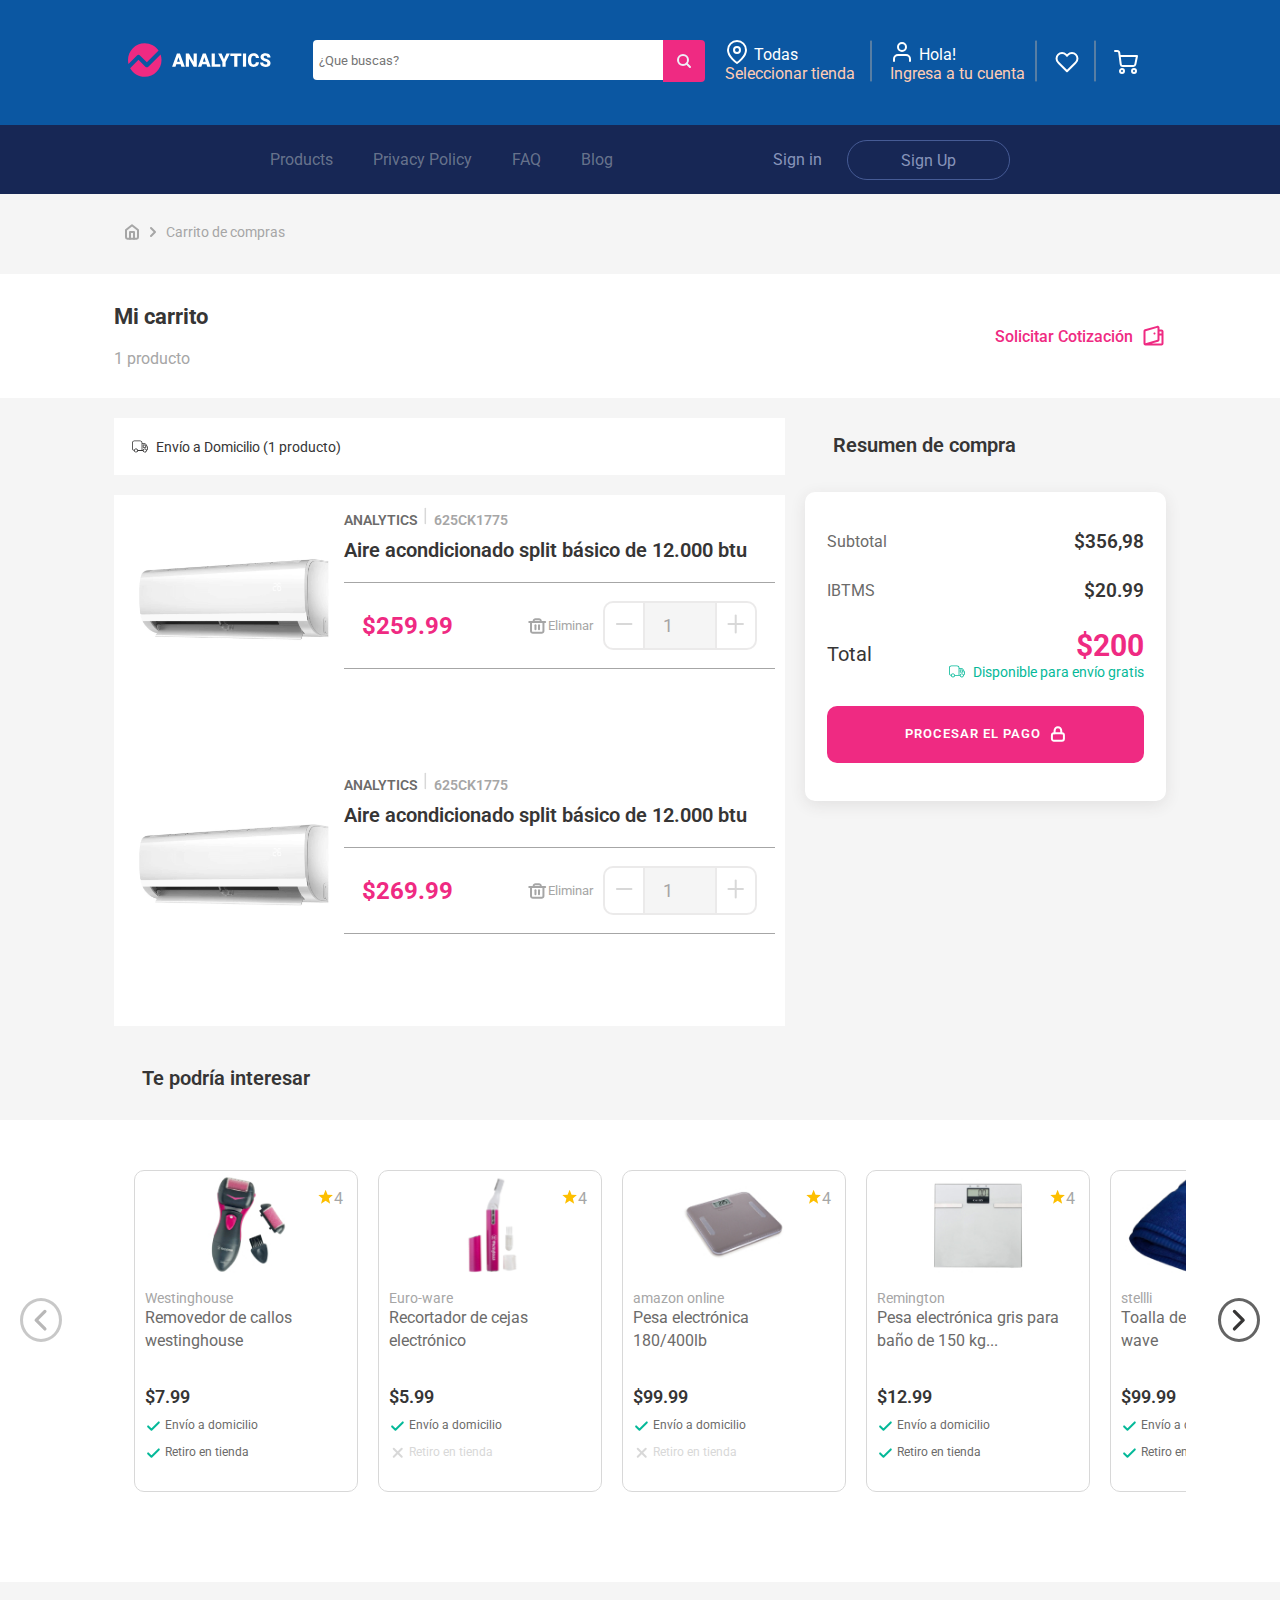
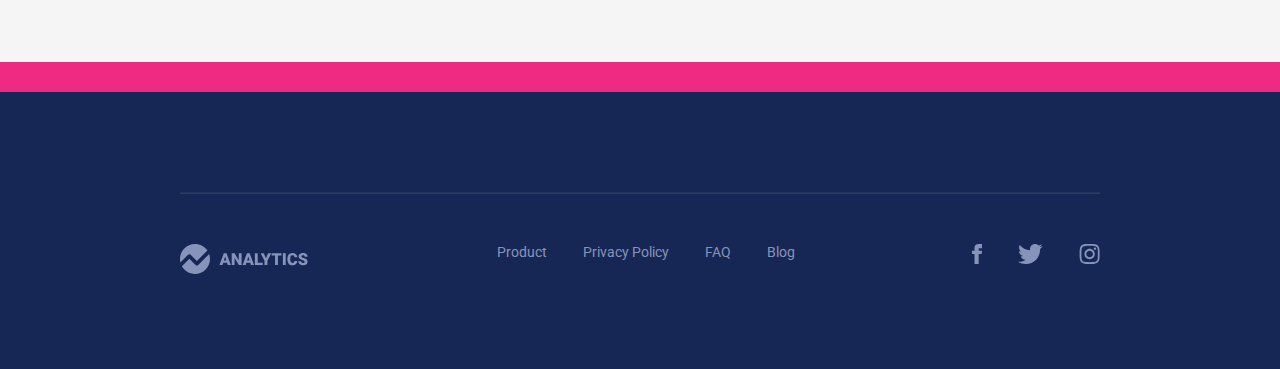
==== commit f33837f4: "modify cart section according to comments" ====
--- a/cart.html
+++ b/cart.html
@@ -171,7 +171,7 @@
       <div class="container">
         <div class="cart__my-cart-container">
           <h2 class="cart__my-cart-title">Mi carrito</h2>
-          <p class="cart__my-cart-number-products"><span class="js-number-product">0</span> producto</p>
+          <p class="cart__my-cart-number-products"><span class="js-number-product">1</span> producto</p>
         </div>
         <a href="" class="cart__my-cart-link-price">Solicitar Cotización <svg xmlns="http://www.w3.org/2000/svg" width="25"
             height="25" viewBox="0 0 25 25" fill="none">
@@ -203,116 +203,118 @@
                 </defs>
               </svg> Envío a Domicilio (1 producto)
             </p>
-            <div class="cart__information-purchase-detail-product js-product-details" data-product-id="2" data-product-price="259.99">
-              <div class="cart__information-purchase-detail-product-img">
-                <img src="./img/image 22 (1).jpg" alt="" width="220px">
+            <ul class="cart__products">
+              <div class="cart__product js-product-details" data-product-id="2" data-product-price="100">
+                <div class="cart__product-img">
+                  <a href="./product.html" aria-label="Ver Aire acondicionado split básico de 12.000 btu"><img src="./img/image 22 (1).jpg" alt="" width="220"></a>
+                </div>
+                <div class="cart__product-container">
+                  <p class="cart__product-web">ANALYTICS <svg
+                      xmlns="http://www.w3.org/2000/svg" width="10" height="18" viewBox="0 0 2 12" fill="none">
+                      <path d="M0.537109 1L0.53711 11" stroke="#D8D8D8" stroke-linecap="round" />
+                    </svg>
+                    <span class="cart__product-reference">625CK1775</span>
+                  </p>
+                  <a href="./product.html" class="cart__product-name">Aire acondicionado split básico de 12.000 btu
+                  </a>
+                  <div class="cart__information-purchase-buys-product">
+                    <p class="cart__information-purchase-buys-product-price">$259.99</p>
+                    <div class="cart__information-purchase-buys-product-amount">
+                      <button class="cart__information-purchase-buys-product-amount-delete "><svg
+                          xmlns="http://www.w3.org/2000/svg" width="22" height="16" viewBox="0 0 22 16" fill="none">
+                          <path d="M3.24402 4H5.01868H19.2159" stroke="#A6A6A6" stroke-width="2" stroke-linecap="round"
+                            stroke-linejoin="round" />
+                          <path
+                            d="M18.4413 3.99999C18.4413 3.44771 17.9936 2.99999 17.4413 2.99999C16.889 2.99999 16.4413 3.44771 16.4413 3.99999H18.4413ZM6.01868 3.99999C6.01868 3.44771 5.57096 2.99999 5.01868 2.99999C4.46639 2.99999 4.01868 3.44771 4.01868 3.99999H6.01868ZM6.68066 3.99999C6.68066 4.55228 7.12838 4.99999 7.68066 4.99999C8.23295 4.99999 8.68066 4.55228 8.68066 3.99999H6.68066ZM13.7793 3.99999C13.7793 4.55228 14.227 4.99999 14.7793 4.99999C15.3316 4.99999 15.7793 4.55228 15.7793 3.99999H13.7793ZM16.4413 3.99999V13.3333H18.4413V3.99999H16.4413ZM16.4413 13.3333C16.4413 13.3347 16.4412 13.3363 16.4404 13.3393C16.4395 13.3425 16.437 13.35 16.4304 13.3618C16.4168 13.386 16.3851 13.4284 16.3208 13.4766C16.1888 13.5758 15.9608 13.6667 15.6666 13.6667V15.6667C16.3525 15.6667 17.0119 15.459 17.5222 15.0756C18.0328 14.692 18.4413 14.0861 18.4413 13.3333H16.4413ZM15.6666 13.6667H6.79334V15.6667H15.6666V13.6667ZM6.79334 13.6667C6.49914 13.6667 6.27115 13.5758 6.13914 13.4766C6.07487 13.4284 6.04317 13.386 6.02954 13.3618C6.02293 13.35 6.02047 13.3425 6.01959 13.3393C6.01877 13.3363 6.01868 13.3347 6.01868 13.3333H4.01868C4.01868 14.0861 4.42713 14.692 4.93779 15.0756C5.44808 15.459 6.10742 15.6667 6.79334 15.6667V13.6667ZM6.01868 13.3333V3.99999H4.01868V13.3333H6.01868ZM8.68066 3.99999V2.66666H6.68066V3.99999H8.68066ZM8.68066 2.66666C8.68066 2.66526 8.68076 2.66371 8.68157 2.66074C8.68246 2.65749 8.68492 2.64997 8.69153 2.63824C8.70516 2.61402 8.73686 2.57163 8.80112 2.52335C8.93313 2.42417 9.16112 2.33333 9.45532 2.33333V0.333328C8.76941 0.333328 8.11007 0.540968 7.59978 0.924359C7.08912 1.30803 6.68066 1.9139 6.68066 2.66666H8.68066ZM9.45532 2.33333H13.0046V0.333328H9.45532V2.33333ZM13.0046 2.33333C13.2988 2.33333 13.5268 2.42417 13.6588 2.52335C13.7231 2.57163 13.7548 2.61402 13.7684 2.63824C13.775 2.64997 13.7775 2.65749 13.7784 2.66074C13.7792 2.66371 13.7793 2.66526 13.7793 2.66666H15.7793C15.7793 1.9139 15.3708 1.30803 14.8602 0.924359C14.3499 0.540968 13.6906 0.333328 13.0046 0.333328V2.33333ZM13.7793 2.66666V3.99999H15.7793V2.66666H13.7793Z"
+                            fill="#A6A6A6" />
+                          <path d="M9.45532 7.33333V11.3333" stroke="#A6A6A6" stroke-width="2" stroke-linecap="round"
+                            stroke-linejoin="round" />
+                          <path d="M13.0046 7.33333V11.3333" stroke="#A6A6A6" stroke-width="2" stroke-linecap="round"
+                            stroke-linejoin="round" />
+                        </svg> Eliminar
+                      </button>
+                      <div class="product__add-card-counter">
+                        <button type="button"
+                          class="product__add-card-counter-button product__add-card-counter-button--less-add js-substract-unit-to-product" data-action="substract-to-cart">
+                          <svg xmlns="http://www.w3.org/2000/svg" width="26" height="30" viewBox="0 0 26 30" fill="none">
+                            <path d="M5.9574 15H20.4539" stroke="#D8D8D8" stroke-width="2" stroke-linecap="round"
+                              stroke-linejoin="round" />
+                          </svg>
+                        </button>
+                        <input class="product__add-card-number js-product-add-card-number" type="number" name="quantity"
+                          value="1"></input>
+                        <button type="button"
+                          class="product__add-card-counter-button product__add-card-counter-button--more-add js-add-unit-to-product" data-action="add-to-cart">
+                          <svg xmlns="http://www.w3.org/2000/svg" width="26" height="30" viewBox="0 0 26 30" fill="none">
+                            <path d="M12.7163 6.6V23.4" stroke="#D8D8D8" stroke-width="2" stroke-linecap="round"
+                              stroke-linejoin="round" />
+                            <path d="M5.46802 15H19.9645" stroke="#D8D8D8" stroke-width="2" stroke-linecap="round"
+                              stroke-linejoin="round" />
+                          </svg>
+                        </button>
+                      </div>
+                    </div>
+                  </div>
+                </div>
               </div>
-              <div class="cart__information-purchase-detail-product-container">
-                <p class="cart__information-purchase-detail-product-web">ANALYTICS <svg
-                    xmlns="http://www.w3.org/2000/svg" width="10" height="18" viewBox="0 0 2 12" fill="none">
-                    <path d="M0.537109 1L0.53711 11" stroke="#D8D8D8" stroke-linecap="round" />
-                  </svg>
-                  <samp class="cart__information-purchase-detail-product-reference">625CK1775</samp>
-                </p>
-                <p class="cart__information-purchase-detail-product-name">Aire acondicionado split básico de 12.000 btu
-                </p>
-                <div class="cart__information-purchase-buys-product">
-                  <p class="cart__information-purchase-buys-product-price">$259.99</p>
-                  <div class="cart__information-purchase-buys-product-amount">
-                    <button class="cart__information-purchase-buys-product-amount-delete "><svg
-                        xmlns="http://www.w3.org/2000/svg" width="22" height="16" viewBox="0 0 22 16" fill="none">
-                        <path d="M3.24402 4H5.01868H19.2159" stroke="#A6A6A6" stroke-width="2" stroke-linecap="round"
-                          stroke-linejoin="round" />
-                        <path
-                          d="M18.4413 3.99999C18.4413 3.44771 17.9936 2.99999 17.4413 2.99999C16.889 2.99999 16.4413 3.44771 16.4413 3.99999H18.4413ZM6.01868 3.99999C6.01868 3.44771 5.57096 2.99999 5.01868 2.99999C4.46639 2.99999 4.01868 3.44771 4.01868 3.99999H6.01868ZM6.68066 3.99999C6.68066 4.55228 7.12838 4.99999 7.68066 4.99999C8.23295 4.99999 8.68066 4.55228 8.68066 3.99999H6.68066ZM13.7793 3.99999C13.7793 4.55228 14.227 4.99999 14.7793 4.99999C15.3316 4.99999 15.7793 4.55228 15.7793 3.99999H13.7793ZM16.4413 3.99999V13.3333H18.4413V3.99999H16.4413ZM16.4413 13.3333C16.4413 13.3347 16.4412 13.3363 16.4404 13.3393C16.4395 13.3425 16.437 13.35 16.4304 13.3618C16.4168 13.386 16.3851 13.4284 16.3208 13.4766C16.1888 13.5758 15.9608 13.6667 15.6666 13.6667V15.6667C16.3525 15.6667 17.0119 15.459 17.5222 15.0756C18.0328 14.692 18.4413 14.0861 18.4413 13.3333H16.4413ZM15.6666 13.6667H6.79334V15.6667H15.6666V13.6667ZM6.79334 13.6667C6.49914 13.6667 6.27115 13.5758 6.13914 13.4766C6.07487 13.4284 6.04317 13.386 6.02954 13.3618C6.02293 13.35 6.02047 13.3425 6.01959 13.3393C6.01877 13.3363 6.01868 13.3347 6.01868 13.3333H4.01868C4.01868 14.0861 4.42713 14.692 4.93779 15.0756C5.44808 15.459 6.10742 15.6667 6.79334 15.6667V13.6667ZM6.01868 13.3333V3.99999H4.01868V13.3333H6.01868ZM8.68066 3.99999V2.66666H6.68066V3.99999H8.68066ZM8.68066 2.66666C8.68066 2.66526 8.68076 2.66371 8.68157 2.66074C8.68246 2.65749 8.68492 2.64997 8.69153 2.63824C8.70516 2.61402 8.73686 2.57163 8.80112 2.52335C8.93313 2.42417 9.16112 2.33333 9.45532 2.33333V0.333328C8.76941 0.333328 8.11007 0.540968 7.59978 0.924359C7.08912 1.30803 6.68066 1.9139 6.68066 2.66666H8.68066ZM9.45532 2.33333H13.0046V0.333328H9.45532V2.33333ZM13.0046 2.33333C13.2988 2.33333 13.5268 2.42417 13.6588 2.52335C13.7231 2.57163 13.7548 2.61402 13.7684 2.63824C13.775 2.64997 13.7775 2.65749 13.7784 2.66074C13.7792 2.66371 13.7793 2.66526 13.7793 2.66666H15.7793C15.7793 1.9139 15.3708 1.30803 14.8602 0.924359C14.3499 0.540968 13.6906 0.333328 13.0046 0.333328V2.33333ZM13.7793 2.66666V3.99999H15.7793V2.66666H13.7793Z"
-                          fill="#A6A6A6" />
-                        <path d="M9.45532 7.33333V11.3333" stroke="#A6A6A6" stroke-width="2" stroke-linecap="round"
-                          stroke-linejoin="round" />
-                        <path d="M13.0046 7.33333V11.3333" stroke="#A6A6A6" stroke-width="2" stroke-linecap="round"
-                          stroke-linejoin="round" />
-                      </svg> Eliminar
-                    </button>
-                    <div class="product__add-card-counter">
-                      <button type="button"
-                        class="product__add-card-counter-button product__add-card-counter-button--less-add js-substract-unit-to-product" data-action="substract-to-cart">
-                        <svg xmlns="http://www.w3.org/2000/svg" width="26" height="30" viewBox="0 0 26 30" fill="none">
-                          <path d="M5.9574 15H20.4539" stroke="#D8D8D8" stroke-width="2" stroke-linecap="round"
+              <div class="cart__product js-product-details"  data-product-id="1" data-product-price="100">
+                <div class="cart__product-img">
+                  <a href="./product.html" aria-label="Ver Aire acondicionado split básico de 12.000 btu"><img src="./img/image 22 (1).jpg" alt="" width="220"></a>
+                </div>
+                <div class="cart__product-container">
+                  <p class="cart__product-web">ANALYTICS <svg
+                      xmlns="http://www.w3.org/2000/svg" width="10" height="18" viewBox="0 0 2 12" fill="none">
+                      <path d="M0.537109 1L0.53711 11" stroke="#D8D8D8" stroke-linecap="round" />
+                    </svg>
+                    <samp class="cart__product-reference">625CK1775</samp>
+                  </p>
+                  <a href="./product.html" class="cart__product-name">Aire acondicionado split básico de 12.000 btu
+                  </a>
+                  <div class="cart__information-purchase-buys-product">
+                    <p class="cart__information-purchase-buys-product-price">$269.99</p>
+  
+                    <div class="cart__information-purchase-buys-product-amount">
+                      <button class="cart__information-purchase-buys-product-amount-delete"><svg
+                          xmlns="http://www.w3.org/2000/svg" width="22" height="16" viewBox="0 0 22 16" fill="none">
+                          <path d="M3.24402 4H5.01868H19.2159" stroke="#A6A6A6" stroke-width="2" stroke-linecap="round"
                             stroke-linejoin="round" />
-                        </svg>
+                          <path
+                            d="M18.4413 3.99999C18.4413 3.44771 17.9936 2.99999 17.4413 2.99999C16.889 2.99999 16.4413 3.44771 16.4413 3.99999H18.4413ZM6.01868 3.99999C6.01868 3.44771 5.57096 2.99999 5.01868 2.99999C4.46639 2.99999 4.01868 3.44771 4.01868 3.99999H6.01868ZM6.68066 3.99999C6.68066 4.55228 7.12838 4.99999 7.68066 4.99999C8.23295 4.99999 8.68066 4.55228 8.68066 3.99999H6.68066ZM13.7793 3.99999C13.7793 4.55228 14.227 4.99999 14.7793 4.99999C15.3316 4.99999 15.7793 4.55228 15.7793 3.99999H13.7793ZM16.4413 3.99999V13.3333H18.4413V3.99999H16.4413ZM16.4413 13.3333C16.4413 13.3347 16.4412 13.3363 16.4404 13.3393C16.4395 13.3425 16.437 13.35 16.4304 13.3618C16.4168 13.386 16.3851 13.4284 16.3208 13.4766C16.1888 13.5758 15.9608 13.6667 15.6666 13.6667V15.6667C16.3525 15.6667 17.0119 15.459 17.5222 15.0756C18.0328 14.692 18.4413 14.0861 18.4413 13.3333H16.4413ZM15.6666 13.6667H6.79334V15.6667H15.6666V13.6667ZM6.79334 13.6667C6.49914 13.6667 6.27115 13.5758 6.13914 13.4766C6.07487 13.4284 6.04317 13.386 6.02954 13.3618C6.02293 13.35 6.02047 13.3425 6.01959 13.3393C6.01877 13.3363 6.01868 13.3347 6.01868 13.3333H4.01868C4.01868 14.0861 4.42713 14.692 4.93779 15.0756C5.44808 15.459 6.10742 15.6667 6.79334 15.6667V13.6667ZM6.01868 13.3333V3.99999H4.01868V13.3333H6.01868ZM8.68066 3.99999V2.66666H6.68066V3.99999H8.68066ZM8.68066 2.66666C8.68066 2.66526 8.68076 2.66371 8.68157 2.66074C8.68246 2.65749 8.68492 2.64997 8.69153 2.63824C8.70516 2.61402 8.73686 2.57163 8.80112 2.52335C8.93313 2.42417 9.16112 2.33333 9.45532 2.33333V0.333328C8.76941 0.333328 8.11007 0.540968 7.59978 0.924359C7.08912 1.30803 6.68066 1.9139 6.68066 2.66666H8.68066ZM9.45532 2.33333H13.0046V0.333328H9.45532V2.33333ZM13.0046 2.33333C13.2988 2.33333 13.5268 2.42417 13.6588 2.52335C13.7231 2.57163 13.7548 2.61402 13.7684 2.63824C13.775 2.64997 13.7775 2.65749 13.7784 2.66074C13.7792 2.66371 13.7793 2.66526 13.7793 2.66666H15.7793C15.7793 1.9139 15.3708 1.30803 14.8602 0.924359C14.3499 0.540968 13.6906 0.333328 13.0046 0.333328V2.33333ZM13.7793 2.66666V3.99999H15.7793V2.66666H13.7793Z"
+                            fill="#A6A6A6" />
+                          <path d="M9.45532 7.33333V11.3333" stroke="#A6A6A6" stroke-width="2" stroke-linecap="round"
+                            stroke-linejoin="round" />
+                          <path d="M13.0046 7.33333V11.3333" stroke="#A6A6A6" stroke-width="2" stroke-linecap="round"
+                            stroke-linejoin="round" />
+                        </svg> Eliminar
                       </button>
-                      <input class="product__add-card-number js-product-add-card-number" type="number" name="quantity"
-                        value="1"></input>
-                      <button type="button"
-                        class="product__add-card-counter-button product__add-card-counter-button--more-add js-add-unit-to-product" data-action="add-to-cart">
-                        <svg xmlns="http://www.w3.org/2000/svg" width="26" height="30" viewBox="0 0 26 30" fill="none">
-                          <path d="M12.7163 6.6V23.4" stroke="#D8D8D8" stroke-width="2" stroke-linecap="round"
-                            stroke-linejoin="round" />
-                          <path d="M5.46802 15H19.9645" stroke="#D8D8D8" stroke-width="2" stroke-linecap="round"
-                            stroke-linejoin="round" />
-                        </svg>
-                      </button>
+                      <div class="product__add-card-counter">
+                        <button type="button"
+                          class="product__add-card-counter-button product__add-card-counter-button--less-add js-substract-unit-to-product" data-action="substract-to-cart">
+                          <svg xmlns="http://www.w3.org/2000/svg" width="26" height="30" viewBox="0 0 26 30" fill="none">
+                            <path d="M5.9574 15H20.4539" stroke="#D8D8D8" stroke-width="2" stroke-linecap="round"
+                              stroke-linejoin="round" />
+                          </svg>
+                        </button>
+                        <input class="product__add-card-number js-product-add-card-number" type="number" name="quantity"
+                          value="1"></input>
+                        <button type="button"
+                          class="product__add-card-counter-button product__add-card-counter-button--more-add js-add-unit-to-product" data-action="add-to-cart">
+                          <svg xmlns="http://www.w3.org/2000/svg" width="26" height="30" viewBox="0 0 26 30" fill="none">
+                            <path d="M12.7163 6.6V23.4" stroke="#D8D8D8" stroke-width="2" stroke-linecap="round"
+                              stroke-linejoin="round" />
+                            <path d="M5.46802 15H19.9645" stroke="#D8D8D8" stroke-width="2" stroke-linecap="round"
+                              stroke-linejoin="round" />
+                          </svg>
+                        </button>
+                      </div>
                     </div>
                   </div>
                 </div>
               </div>
-            </div>
-            <div class="cart__information-purchase-detail-product js-product-details"  data-product-id="1" data-product-price="259.99">
-              <div class="cart__information-purchase-detail-product-img">
-                <img src="./img/image 22 (1).jpg" alt="" width="220px">
-              </div>
-              <div class="cart__information-purchase-detail-product-container">
-                <p class="cart__information-purchase-detail-product-web">ANALYTICS <svg
-                    xmlns="http://www.w3.org/2000/svg" width="10" height="18" viewBox="0 0 2 12" fill="none">
-                    <path d="M0.537109 1L0.53711 11" stroke="#D8D8D8" stroke-linecap="round" />
-                  </svg>
-                  <samp class="cart__information-purchase-detail-product-reference">625CK1775</samp>
-                </p>
-                <p class="cart__information-purchase-detail-product-name">Aire acondicionado split básico de 12.000 btu
-                </p>
-                <div class="cart__information-purchase-buys-product">
-                  <p class="cart__information-purchase-buys-product-price">$269.99</p>
-
-                  <div class="cart__information-purchase-buys-product-amount">
-                    <button class="cart__information-purchase-buys-product-amount-delete"><svg
-                        xmlns="http://www.w3.org/2000/svg" width="22" height="16" viewBox="0 0 22 16" fill="none">
-                        <path d="M3.24402 4H5.01868H19.2159" stroke="#A6A6A6" stroke-width="2" stroke-linecap="round"
-                          stroke-linejoin="round" />
-                        <path
-                          d="M18.4413 3.99999C18.4413 3.44771 17.9936 2.99999 17.4413 2.99999C16.889 2.99999 16.4413 3.44771 16.4413 3.99999H18.4413ZM6.01868 3.99999C6.01868 3.44771 5.57096 2.99999 5.01868 2.99999C4.46639 2.99999 4.01868 3.44771 4.01868 3.99999H6.01868ZM6.68066 3.99999C6.68066 4.55228 7.12838 4.99999 7.68066 4.99999C8.23295 4.99999 8.68066 4.55228 8.68066 3.99999H6.68066ZM13.7793 3.99999C13.7793 4.55228 14.227 4.99999 14.7793 4.99999C15.3316 4.99999 15.7793 4.55228 15.7793 3.99999H13.7793ZM16.4413 3.99999V13.3333H18.4413V3.99999H16.4413ZM16.4413 13.3333C16.4413 13.3347 16.4412 13.3363 16.4404 13.3393C16.4395 13.3425 16.437 13.35 16.4304 13.3618C16.4168 13.386 16.3851 13.4284 16.3208 13.4766C16.1888 13.5758 15.9608 13.6667 15.6666 13.6667V15.6667C16.3525 15.6667 17.0119 15.459 17.5222 15.0756C18.0328 14.692 18.4413 14.0861 18.4413 13.3333H16.4413ZM15.6666 13.6667H6.79334V15.6667H15.6666V13.6667ZM6.79334 13.6667C6.49914 13.6667 6.27115 13.5758 6.13914 13.4766C6.07487 13.4284 6.04317 13.386 6.02954 13.3618C6.02293 13.35 6.02047 13.3425 6.01959 13.3393C6.01877 13.3363 6.01868 13.3347 6.01868 13.3333H4.01868C4.01868 14.0861 4.42713 14.692 4.93779 15.0756C5.44808 15.459 6.10742 15.6667 6.79334 15.6667V13.6667ZM6.01868 13.3333V3.99999H4.01868V13.3333H6.01868ZM8.68066 3.99999V2.66666H6.68066V3.99999H8.68066ZM8.68066 2.66666C8.68066 2.66526 8.68076 2.66371 8.68157 2.66074C8.68246 2.65749 8.68492 2.64997 8.69153 2.63824C8.70516 2.61402 8.73686 2.57163 8.80112 2.52335C8.93313 2.42417 9.16112 2.33333 9.45532 2.33333V0.333328C8.76941 0.333328 8.11007 0.540968 7.59978 0.924359C7.08912 1.30803 6.68066 1.9139 6.68066 2.66666H8.68066ZM9.45532 2.33333H13.0046V0.333328H9.45532V2.33333ZM13.0046 2.33333C13.2988 2.33333 13.5268 2.42417 13.6588 2.52335C13.7231 2.57163 13.7548 2.61402 13.7684 2.63824C13.775 2.64997 13.7775 2.65749 13.7784 2.66074C13.7792 2.66371 13.7793 2.66526 13.7793 2.66666H15.7793C15.7793 1.9139 15.3708 1.30803 14.8602 0.924359C14.3499 0.540968 13.6906 0.333328 13.0046 0.333328V2.33333ZM13.7793 2.66666V3.99999H15.7793V2.66666H13.7793Z"
-                          fill="#A6A6A6" />
-                        <path d="M9.45532 7.33333V11.3333" stroke="#A6A6A6" stroke-width="2" stroke-linecap="round"
-                          stroke-linejoin="round" />
-                        <path d="M13.0046 7.33333V11.3333" stroke="#A6A6A6" stroke-width="2" stroke-linecap="round"
-                          stroke-linejoin="round" />
-                      </svg> Eliminar
-                    </button>
-                    <div class="product__add-card-counter">
-                      <button type="button"
-                        class="product__add-card-counter-button product__add-card-counter-button--less-add js-substract-unit-to-product" data-action="substract-to-cart">
-                        <svg xmlns="http://www.w3.org/2000/svg" width="26" height="30" viewBox="0 0 26 30" fill="none">
-                          <path d="M5.9574 15H20.4539" stroke="#D8D8D8" stroke-width="2" stroke-linecap="round"
-                            stroke-linejoin="round" />
-                        </svg>
-                      </button>
-                      <input class="product__add-card-number js-product-add-card-number" type="number" name="quantity"
-                        value="1"></input>
-                      <button type="button"
-                        class="product__add-card-counter-button product__add-card-counter-button--more-add js-add-unit-to-product" data-action="add-to-cart">
-                        <svg xmlns="http://www.w3.org/2000/svg" width="26" height="30" viewBox="0 0 26 30" fill="none">
-                          <path d="M12.7163 6.6V23.4" stroke="#D8D8D8" stroke-width="2" stroke-linecap="round"
-                            stroke-linejoin="round" />
-                          <path d="M5.46802 15H19.9645" stroke="#D8D8D8" stroke-width="2" stroke-linecap="round"
-                            stroke-linejoin="round" />
-                        </svg>
-                      </button>
-                    </div>
-                  </div>
-                </div>
-              </div>
-            </div>
+            </ul>
           </div>
           <div class="cart__information-purchase-summary">
-            <p class="cart__information-purchase-summary-title">Resumen de compra</p>
+            <h4 class="cart__information-purchase-summary-title">Resumen de compra</h1>
             <div class="cart__information-purchase-summary-price">
               <div class="cart__information-purchase-summary-price-container">
                 <p class="cart__information-purchase-summary-price-text">Subtotal</p>
@@ -368,21 +370,19 @@
           <h3 class="cart__products-additionals-title">Te podría interesar</h3>
         </div>
         <div class="cart__products-additionals-cards">
-          <div class="cart__products-additionals-cards-container">
-            
+          <div class="cart__products-additionals-cards-container">      
             <div class="swiper-button">
               <svg width="22" class="swiper-button-prev js-swiper-button-prev" height="23" viewBox="0 0 22 23" fill="none" xmlns="http://www.w3.org/2000/svg">
                 <g id="feather-icon / chevron-left">
                 <path id="Shape" d="M13.3904 16.9471L8.05176 11.6085L13.3904 6.26984" stroke="#363535" stroke-width="2" stroke-linecap="round" stroke-linejoin="round"/>
                 </g>
               </svg> 
-            </div>
-            
+            </div>        
             <div class="swiper js-swiper container">
               <div class="swiper-wrapper">
                 <div class="swiper-slide">
                   <div class="cart__card-product-img">
-                    <img class="" src="./img/Rectangle 26.jpg" alt="">
+                    <a href="./product.html" aria-label="Removedor de callos westinghouse"><img class="" src="./img/Rectangle 26.jpg" alt=""></a>
                     <p><svg xmlns="http://www.w3.org/2000/svg" width="17" height="17" viewBox="0 0 17 17" fill="none">
                     <g clip-path="url(#clip0_2923_486)">
                       <path d="M15.8855 6.06431L10.6025 5.72344L8.60859 0.721619L6.61465 5.72344L1.34302 6.06431L5.38762 9.50677L4.05835 14.7216L8.60859 11.8415L13.1588 14.7216L11.8295 9.50677L15.8855 6.06431Z" fill="#FDBF00"/>
@@ -416,7 +416,7 @@
                 </div>
                 <div class="swiper-slide">
                   <div class="cart__card-product-img">
-                    <img class="" src="./img/Rectangle 26 (4).svg" alt="">
+                    <a href="./product.html" aria-label="Recortador de cejas electrónico"><img class="" src="./img/Rectangle 26 (4).svg" alt=""></a>              
                     <p><svg xmlns="http://www.w3.org/2000/svg" width="17" height="17" viewBox="0 0 17 17" fill="none">
                     <g clip-path="url(#clip0_2923_486)">
                       <path d="M15.8855 6.06431L10.6025 5.72344L8.60859 0.721619L6.61465 5.72344L1.34302 6.06431L5.38762 9.50677L4.05835 14.7216L8.60859 11.8415L13.1588 14.7216L11.8295 9.50677L15.8855 6.06431Z" fill="#FDBF00"/>
@@ -453,7 +453,7 @@
                 </div>
                 <div class="swiper-slide">
                   <div class="cart__card-product-img">
-                    <img class="" src="./img/Rectangle 26 (1).jpg" alt="">
+                    <a href="./product.html" aria-label="Pesa electrónica 180/400lb"><img class="" src="./img/Rectangle 26 (1).jpg" alt=""></a>
                     <p><svg xmlns="http://www.w3.org/2000/svg" width="17" height="17" viewBox="0 0 17 17" fill="none">
                     <g clip-path="url(#clip0_2923_486)">
                       <path d="M15.8855 6.06431L10.6025 5.72344L8.60859 0.721619L6.61465 5.72344L1.34302 6.06431L5.38762 9.50677L4.05835 14.7216L8.60859 11.8415L13.1588 14.7216L11.8295 9.50677L15.8855 6.06431Z" fill="#FDBF00"/>
@@ -490,7 +490,7 @@
                 </div>
                 <div class="swiper-slide">
                   <div class="cart__card-product-img">
-                    <img class="" src="./img/Rectangle 26 (2).jpg" alt="">
+                    <a href="./product.html" aria-label="Pesa electrónica gris para baño de 150 kg..."><img class="" src="./img/Rectangle 26 (2).jpg" alt=""></a>                   
                     <p><svg xmlns="http://www.w3.org/2000/svg" width="17" height="17" viewBox="0 0 17 17" fill="none">
                     <g clip-path="url(#clip0_2923_486)">
                       <path d="M15.8855 6.06431L10.6025 5.72344L8.60859 0.721619L6.61465 5.72344L1.34302 6.06431L5.38762 9.50677L4.05835 14.7216L8.60859 11.8415L13.1588 14.7216L11.8295 9.50677L15.8855 6.06431Z" fill="#FDBF00"/>
@@ -524,7 +524,7 @@
                 </div>
                 <div class="swiper-slide">
                   <div class="cart__card-product-img">
-                    <img class="" src="./img/Rectangle 26 (3).jpg" alt="">
+                    <a href="./product.html" aria-label="Toalla de piso para baño wave"><img class="" src="./img/Rectangle 26 (3).jpg" alt=""></a>      
                     <p><svg xmlns="http://www.w3.org/2000/svg" width="17" height="17" viewBox="0 0 17 17" fill="none">
                     <g clip-path="url(#clip0_2923_486)">
                       <path d="M15.8855 6.06431L10.6025 5.72344L8.60859 0.721619L6.61465 5.72344L1.34302 6.06431L5.38762 9.50677L4.05835 14.7216L8.60859 11.8415L13.1588 14.7216L11.8295 9.50677L15.8855 6.06431Z" fill="#FDBF00"/>
@@ -558,7 +558,7 @@
                 </div>
                 <div class="swiper-slide">
                   <div class="cart__card-product-img">
-                    <img class="" src="./img/Rectangle 26.jpg" alt="">
+                    <a href="./product.html" aria-label="Removedor de callos westinghouse"><img class="" src="./img/Rectangle 26.jpg" alt=""></a>
                     <p><svg xmlns="http://www.w3.org/2000/svg" width="17" height="17" viewBox="0 0 17 17" fill="none">
                     <g clip-path="url(#clip0_2923_486)">
                       <path d="M15.8855 6.06431L10.6025 5.72344L8.60859 0.721619L6.61465 5.72344L1.34302 6.06431L5.38762 9.50677L4.05835 14.7216L8.60859 11.8415L13.1588 14.7216L11.8295 9.50677L15.8855 6.06431Z" fill="#FDBF00"/>
@@ -592,7 +592,7 @@
                 </div>
                 <div class="swiper-slide">
                   <div class="cart__card-product-img">
-                    <img class="" src="./img/Rectangle 26 (4).svg" alt="">
+                    <a href="./product.html" aria-label="Recortador de cejas electrónico"> <img class="" src="./img/Rectangle 26 (4).svg" alt=""></a>                
                     <p><svg xmlns="http://www.w3.org/2000/svg" width="17" height="17" viewBox="0 0 17 17" fill="none">
                     <g clip-path="url(#clip0_2923_486)">
                       <path d="M15.8855 6.06431L10.6025 5.72344L8.60859 0.721619L6.61465 5.72344L1.34302 6.06431L5.38762 9.50677L4.05835 14.7216L8.60859 11.8415L13.1588 14.7216L11.8295 9.50677L15.8855 6.06431Z" fill="#FDBF00"/>
@@ -629,7 +629,6 @@
                 </div>
               </div>
             </div>
-
             <div class="swiper-button">
               <svg xmlns="http://www.w3.org/2000/svg" class="swiper-button-next js-swiper-button-next"  width="22" height="23" viewBox="0 0 22 23" fill="none">
                 <path d="M8.19708 16.9471L13.5357 11.6085L8.19708 6.26984" stroke="#363535" stroke-width="2" stroke-linecap="round" stroke-linejoin="round"/>
--- a/stylesheets/cart.css
+++ b/stylesheets/cart.css
@@ -63,16 +63,16 @@
   font-size: 14px;
 }
 
-.cart__information-purchase-detail-product {
+.cart__product {
   background-color: var(--color-white);
   padding: 0px 10px 50px 10px;
 }
 
-.cart__information-purchase-detail-product-img {
+.cart__product-img {
   text-align: center;
 }
 
-.cart__information-purchase-detail-product-web {
+.cart__product-web {
   color: var(--layout-stone-grey);
   font-size: 14px;
   font-weight: 600;
@@ -80,18 +80,24 @@
   padding-bottom: 10px;
 }
 
-.cart__information-purchase-detail-product-reference {
-  color: var(--graphite);
-}
-
-.cart__information-purchase-detail-product-name {
+.cart__product-reference {
+  color: var(--graphite);
+}
+
+.cart__product-name {
   color: var(--layout-carbon-black);
   font-size: 20px;
   font-weight: 600;
   margin-bottom: 20px;
+  text-decoration: none;
+}
+
+.cart__product-name:hover {
+  color: var(--violet);
 }
 
 .cart__information-purchase-buys-product {
+  margin-top: 20px;
   display: flex;
   justify-content: space-between;
   border-top: 1px solid var(--graphite);
@@ -406,15 +412,15 @@
     border-radius: 10px;
   }
 
-  .cart__information-purchase-detail-product-web {
+  .cart__product-web {
     padding-top: 12px;
   }
 
-  .cart__information-purchase-detail-product {
+  .cart__product {
     display: flex;
   }
 
-  .cart__information-purchase-detail-product-container {
+  .cart__product-container {
     width: 70%;
   }
 
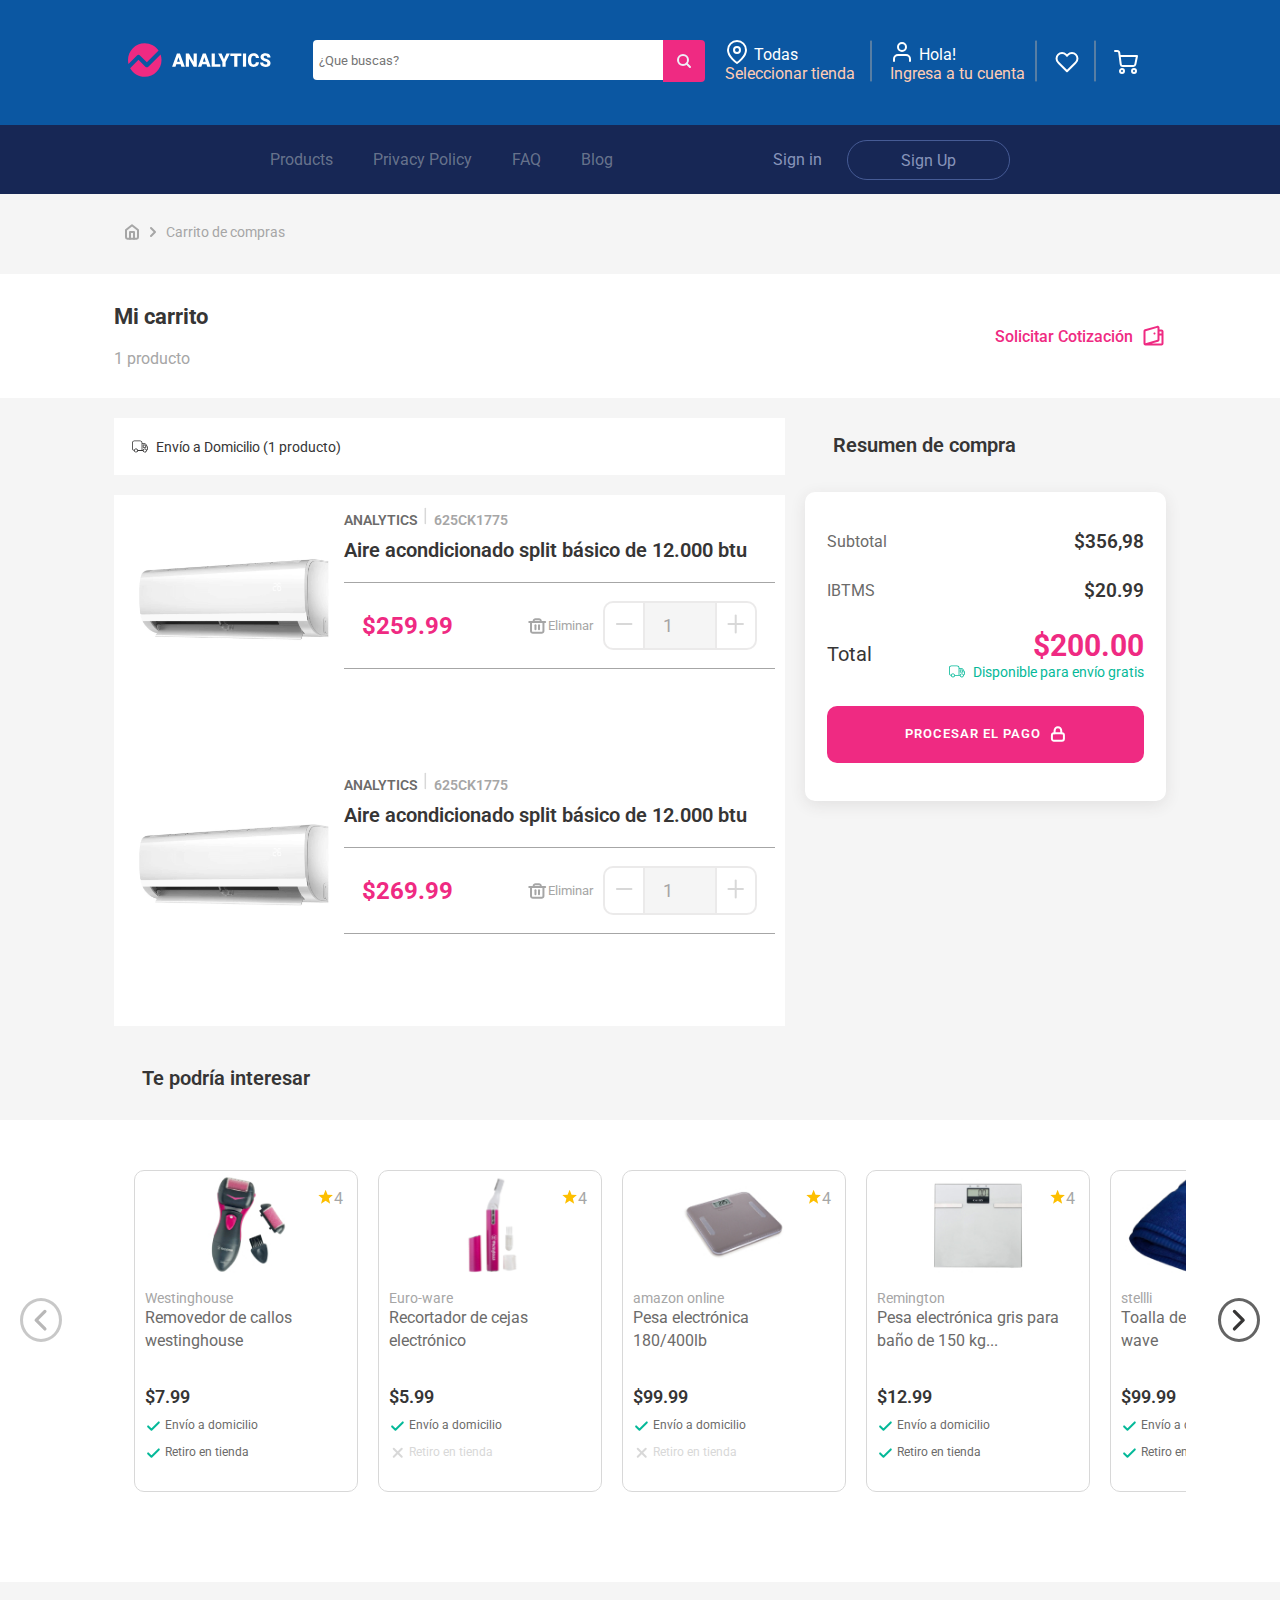
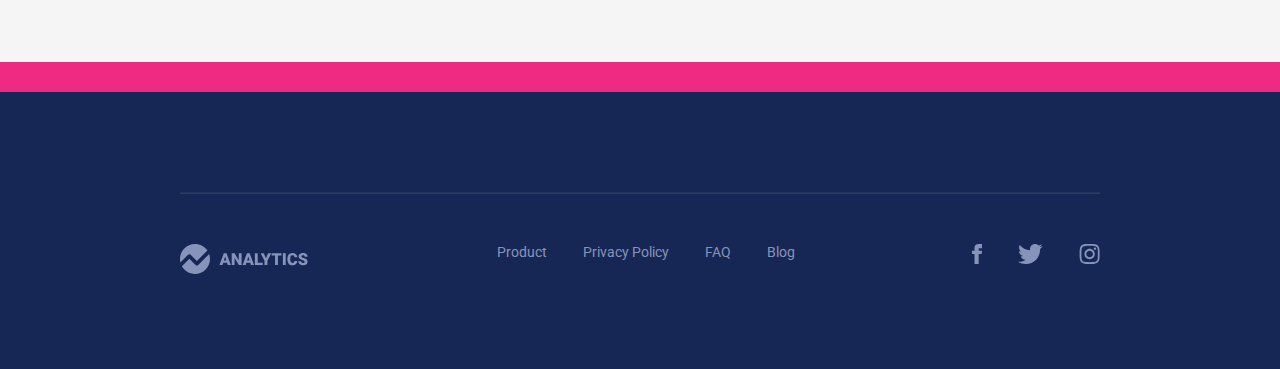
==== commit ae8180a9: "Modify html applying hierarchy of title elements" ====
--- a/cart.html
+++ b/cart.html
@@ -314,7 +314,7 @@
             </ul>
           </div>
           <div class="cart__information-purchase-summary">
-            <h4 class="cart__information-purchase-summary-title">Resumen de compra</h1>
+            <h3 class="cart__information-purchase-summary-title">Resumen de compra</h3>
             <div class="cart__information-purchase-summary-price">
               <div class="cart__information-purchase-summary-price-container">
                 <p class="cart__information-purchase-summary-price-text">Subtotal</p>
@@ -367,7 +367,7 @@
       </div>
       <div class="cart__products-additionals">
         <div class="container">
-          <h3 class="cart__products-additionals-title">Te podría interesar</h3>
+          <h4 class="cart__products-additionals-title">Te podría interesar</h4>
         </div>
         <div class="cart__products-additionals-cards">
           <div class="cart__products-additionals-cards-container">      
